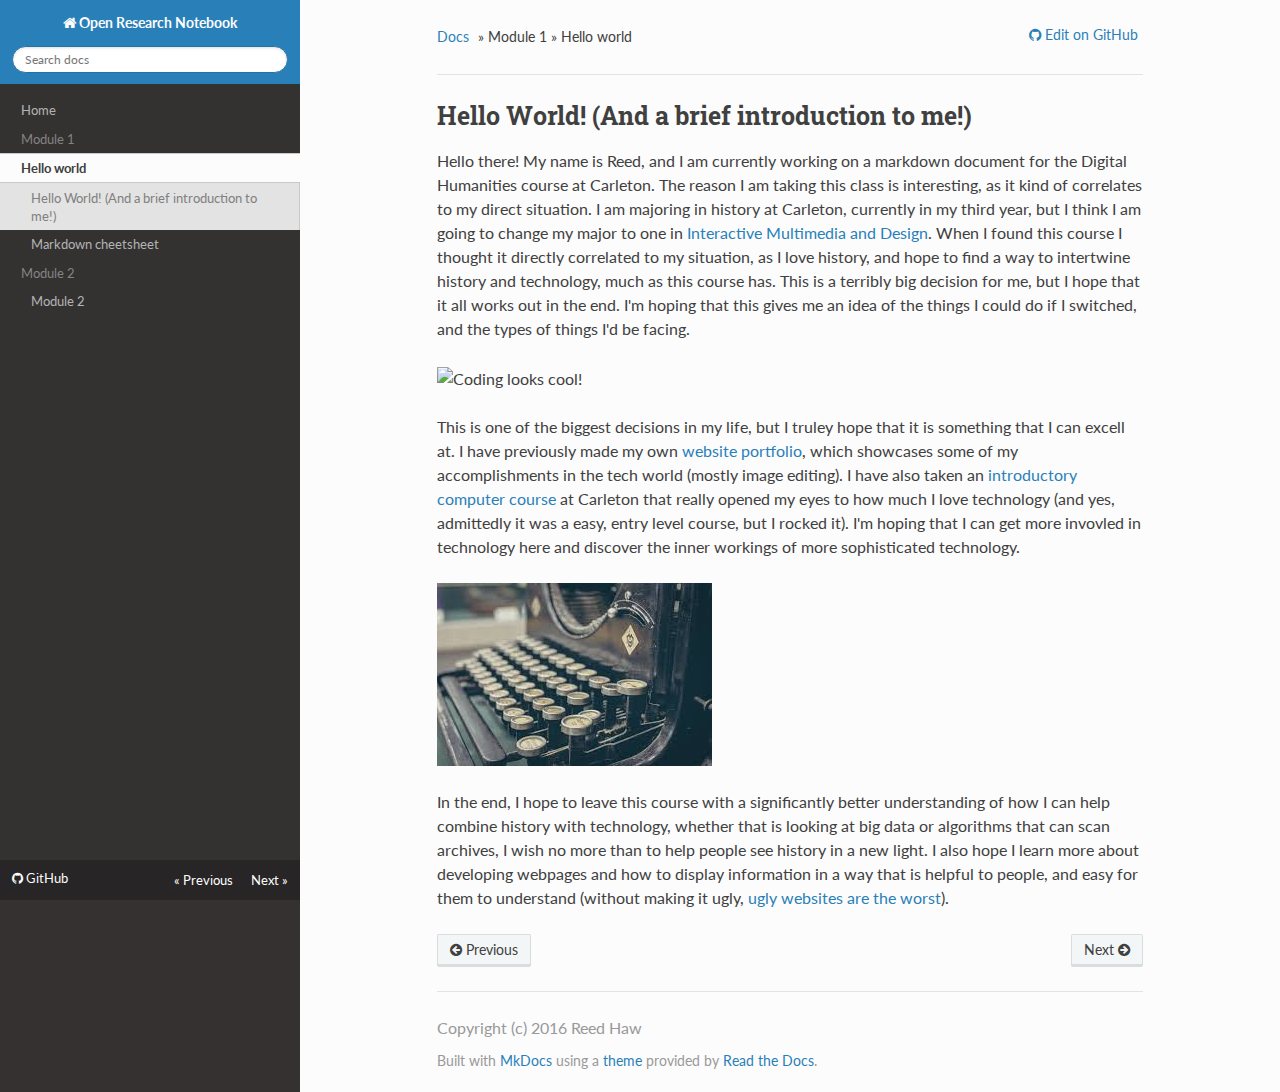
==== hello_world/index.html @ 438c67a4 "Deployed 2cf7af4 with MkDocs version: 0.15.0" ====
<!DOCTYPE html>
<!--[if IE 8]><html class="no-js lt-ie9" lang="en" > <![endif]-->
<!--[if gt IE 8]><!--> <html class="no-js" lang="en" > <!--<![endif]-->
<head>
  <meta charset="utf-8">
  <meta http-equiv="X-UA-Compatible" content="IE=edge">
  <meta name="viewport" content="width=device-width, initial-scale=1.0">
  
  <meta name="author" content="Reed Haw">
  
  <title>Hello world - Open Research Notebook</title>
  

  <link rel="shortcut icon" href="../favicon.ico">
  

  
  <link href='https://fonts.googleapis.com/css?family=Lato:400,700|Roboto+Slab:400,700|Inconsolata:400,700' rel='stylesheet' type='text/css'>

  <link rel="stylesheet" href="../css/theme.css" type="text/css" />
  <link rel="stylesheet" href="../css/theme_extra.css" type="text/css" />
  <link rel="stylesheet" href="../css/highlight.css">

  
  <script>
    // Current page data
    var mkdocs_page_name = "Hello world";
    var mkdocs_page_input_path = "hello_world.md";
    var mkdocs_page_url = "/hello_world/";
  </script>
  
  <script src="../js/jquery-2.1.1.min.js"></script>
  <script src="../js/modernizr-2.8.3.min.js"></script>
  <script type="text/javascript" src="../js/highlight.pack.js"></script>
  <script src="../js/theme.js"></script> 

  
</head>

<body class="wy-body-for-nav" role="document">

  <div class="wy-grid-for-nav">

    
    <nav data-toggle="wy-nav-shift" class="wy-nav-side stickynav">
      <div class="wy-side-nav-search">
        <a href=".." class="icon icon-home"> Open Research Notebook</a>
        <div role="search">
  <form id ="rtd-search-form" class="wy-form" action="../search.html" method="get">
    <input type="text" name="q" placeholder="Search docs" />
  </form>
</div>
      </div>

      <div class="wy-menu wy-menu-vertical" data-spy="affix" role="navigation" aria-label="main navigation">
        <ul class="current">
          
            <li>
    <li class="toctree-l1 ">
        <a class="" href="..">Home</a>
        
    </li>
<li>
          
            <li>
    <ul class="subnav">
    <li><span>Module 1</span></li>

        
            
    <li class="toctree-l1 current">
        <a class="current" href="./">Hello world</a>
        
            <ul>
            
                <li class="toctree-l3"><a href="#hello-world-and-a-brief-introduction-to-me">Hello World! (And a brief introduction to me!)</a></li>
                
            
            </ul>
        
    </li>

        
            
    <li class="toctree-l1 ">
        <a class="" href="../markdown_cheetsheet/">Markdown cheetsheet</a>
        
    </li>

        
    </ul>
<li>
          
            <li>
    <ul class="subnav">
    <li><span>Module 2</span></li>

        
            
    <li class="toctree-l1 ">
        <a class="" href="../Module_2/">Module 2</a>
        
    </li>

        
    </ul>
<li>
          
        </ul>
      </div>
      &nbsp;
    </nav>

    <section data-toggle="wy-nav-shift" class="wy-nav-content-wrap">

      
      <nav class="wy-nav-top" role="navigation" aria-label="top navigation">
        <i data-toggle="wy-nav-top" class="fa fa-bars"></i>
        <a href="..">Open Research Notebook</a>
      </nav>

      
      <div class="wy-nav-content">
        <div class="rst-content">
          <div role="navigation" aria-label="breadcrumbs navigation">
  <ul class="wy-breadcrumbs">
    <li><a href="..">Docs</a> &raquo;</li>
    
      
        
          <li>Module 1 &raquo;</li>
        
      
    
    <li>Hello world</li>
    <li class="wy-breadcrumbs-aside">
      
        
          <a href="https://github.com/reedhaw/Research-Notebook" class="icon icon-github"> Edit on GitHub</a>
        
      
    </li>
  </ul>
  <hr/>
</div>
          <div role="main">
            <div class="section">
              
                <h1 id="hello-world-and-a-brief-introduction-to-me">Hello World! (And a brief introduction to me!)</h1>
<p>Hello there! My name is Reed, and I am currently working on a markdown document for the Digital Humanities course at Carleton. The reason I am taking this class is interesting, as it kind of correlates to my direct situation. I am majoring in history at Carleton, currently in my third year, but I think I am going to change my major to one in <a href="https://admissions.carleton.ca/programs/interactive-multimedia-and-design-imd/" title="IMD">Interactive Multimedia and Design</a>. When I found this course I thought it directly correlated to my situation, as I love history, and hope to find a way to intertwine history and technology, much as this course has. This is a terribly big decision for me, but I hope that it all works out in the end. I'm hoping that this gives me an idea of the things I could do if I switched, and the types of things I'd be facing. </p>
<p><img alt="Coding looks cool!" src="https://upload.wikimedia.org/wikipedia/commons/1/1a/Code.jpg" title="Coding Looks Cool!" /></p>
<p>This is one of the biggest decisions in my life, but I truley hope that it is something that I can excell at. I have previously made my own <a href="http://reedhaw.wix.com/portfolio" title="Portfolio">website portfolio</a>, which showcases some of my accomplishments in the tech world (mostly image editing). I have also taken an <a href="https://scs.carleton.ca/sites/default/files/course_outlines/COMP1001CourseOutline.pdf" title="Just a little Outdated">introductory computer course</a> at Carleton that really opened my eyes to how much I love technology (and yes, admittedly it was a easy, entry level course, but I rocked it). I'm hoping that I can get more invovled in technology here and discover the inner workings of more sophisticated technology. </p>
<p><img alt="Combining history with Tech!" src="[data-uri]" title="Combining Old With New (Hopefully)" /></p>
<p>In the end, I hope to leave this course with a significantly better understanding of how I can help combine history with technology, whether that is looking at big data or algorithms that can scan archives, I wish no more than to help people see history in a new light. I also hope I learn more about developing webpages and how to display information in a way that is helpful to people, and easy for them to understand (without making it ugly, <a href="http://www.theworldsworstwebsiteever.com/" title="The World's Worst Website Ever">ugly websites are the worst</a>). </p>
              
            </div>
          </div>
          <footer>
  
    <div class="rst-footer-buttons" role="navigation" aria-label="footer navigation">
      
        <a href="../markdown_cheetsheet/" class="btn btn-neutral float-right" title="Markdown cheetsheet">Next <span class="icon icon-circle-arrow-right"></span></a>
      
      
        <a href=".." class="btn btn-neutral" title="Home"><span class="icon icon-circle-arrow-left"></span> Previous</a>
      
    </div>
  

  <hr/>

  <div role="contentinfo">
    <!-- Copyright etc -->
    
      <p>Copyright (c) 2016 Reed Haw</p>
    
  </div>

  Built with <a href="http://www.mkdocs.org">MkDocs</a> using a <a href="https://github.com/snide/sphinx_rtd_theme">theme</a> provided by <a href="https://readthedocs.org">Read the Docs</a>.
</footer>
	  
        </div>
      </div>

    </section>

  </div>

<div class="rst-versions" role="note" style="cursor: pointer">
    <span class="rst-current-version" data-toggle="rst-current-version">
      
          <a href="https://github.com/reedhaw/Research-Notebook" class="icon icon-github" style="float: left; color: #fcfcfc"> GitHub</a>
      
      
        <span><a href=".." style="color: #fcfcfc;">&laquo; Previous</a></span>
      
      
        <span style="margin-left: 15px"><a href="../markdown_cheetsheet/" style="color: #fcfcfc">Next &raquo;</a></span>
      
    </span>
</div>

</body>
</html>
---- css/theme.css ----
/*
 * This file is copied from the upstream ReadTheDocs Sphinx
 * theme. To aid upgradability this file should *not* be edited.
 * modifications we need should be included in theme_extra.css.
 *
 * https://github.com/rtfd/readthedocs.org/blob/master/media/css/sphinx_rtd_theme.css
 */

*{-webkit-box-sizing:border-box;-moz-box-sizing:border-box;box-sizing:border-box}article,aside,details,figcaption,figure,footer,header,hgroup,nav,section{display:block}audio,canvas,video{display:inline-block;*display:inline;*zoom:1}audio:not([controls]){display:none}[hidden]{display:none}*{-webkit-box-sizing:border-box;-moz-box-sizing:border-box;box-sizing:border-box}html{font-size:100%;-webkit-text-size-adjust:100%;-ms-text-size-adjust:100%}body{margin:0}a:hover,a:active{outline:0}abbr[title]{border-bottom:1px dotted}b,strong{font-weight:bold}blockquote{margin:0}dfn{font-style:italic}ins{background:#ff9;color:#000;text-decoration:none}mark{background:#ff0;color:#000;font-style:italic;font-weight:bold}pre,code,.rst-content tt,kbd,samp{font-family:monospace,serif;_font-family:"courier new",monospace;font-size:1em}pre{white-space:pre}q{quotes:none}q:before,q:after{content:"";content:none}small{font-size:85%}sub,sup{font-size:75%;line-height:0;position:relative;vertical-align:baseline}sup{top:-0.5em}sub{bottom:-0.25em}ul,ol,dl{margin:0;padding:0;list-style:none;list-style-image:none}li{list-style:none}dd{margin:0}img{border:0;-ms-interpolation-mode:bicubic;vertical-align:middle;max-width:100%}svg:not(:root){overflow:hidden}figure{margin:0}form{margin:0}fieldset{border:0;margin:0;padding:0}label{cursor:pointer}legend{border:0;*margin-left:-7px;padding:0;white-space:normal}button,input,select,textarea{font-size:100%;margin:0;vertical-align:baseline;*vertical-align:middle}button,input{line-height:normal}button,input[type="button"],input[type="reset"],input[type="submit"]{cursor:pointer;-webkit-appearance:button;*overflow:visible}button[disabled],input[disabled]{cursor:default}input[type="checkbox"],input[type="radio"]{box-sizing:border-box;padding:0;*width:13px;*height:13px}input[type="search"]{-webkit-appearance:textfield;-moz-box-sizing:content-box;-webkit-box-sizing:content-box;box-sizing:content-box}input[type="search"]::-webkit-search-decoration,input[type="search"]::-webkit-search-cancel-button{-webkit-appearance:none}button::-moz-focus-inner,input::-moz-focus-inner{border:0;padding:0}textarea{overflow:auto;vertical-align:top;resize:vertical}table{border-collapse:collapse;border-spacing:0}td{vertical-align:top}.chromeframe{margin:0.2em 0;background:#ccc;color:#000;padding:0.2em 0}.ir{display:block;border:0;text-indent:-999em;overflow:hidden;background-color:transparent;background-repeat:no-repeat;text-align:left;direction:ltr;*line-height:0}.ir br{display:none}.hidden{display:none !important;visibility:hidden}.visuallyhidden{border:0;clip:rect(0 0 0 0);height:1px;margin:-1px;overflow:hidden;padding:0;position:absolute;width:1px}.visuallyhidden.focusable:active,.visuallyhidden.focusable:focus{clip:auto;height:auto;margin:0;overflow:visible;position:static;width:auto}.invisible{visibility:hidden}.relative{position:relative}big,small{font-size:100%}@media print{html,body,section{background:none !important}*{box-shadow:none !important;text-shadow:none !important;filter:none !important;-ms-filter:none !important}a,a:visited{text-decoration:underline}.ir a:after,a[href^="javascript:"]:after,a[href^="#"]:after{content:""}pre,blockquote{page-break-inside:avoid}thead{display:table-header-group}tr,img{page-break-inside:avoid}img{max-width:100% !important}@page{margin:0.5cm}p,h2,h3{orphans:3;widows:3}h2,h3{page-break-after:avoid}}.fa:before,.rst-content .admonition-title:before,.rst-content h1 .headerlink:before,.rst-content h2 .headerlink:before,.rst-content h3 .headerlink:before,.rst-content h4 .headerlink:before,.rst-content h5 .headerlink:before,.rst-content h6 .headerlink:before,.rst-content dl dt .headerlink:before,.icon:before,.wy-dropdown .caret:before,.wy-inline-validate.wy-inline-validate-success .wy-input-context:before,.wy-inline-validate.wy-inline-validate-danger .wy-input-context:before,.wy-inline-validate.wy-inline-validate-warning .wy-input-context:before,.wy-inline-validate.wy-inline-validate-info .wy-input-context:before,.wy-alert,.rst-content .note,.rst-content .attention,.rst-content .caution,.rst-content .danger,.rst-content .error,.rst-content .hint,.rst-content .important,.rst-content .tip,.rst-content .warning,.rst-content .seealso,.rst-content .admonition-todo,.btn,input[type="text"],input[type="password"],input[type="email"],input[type="url"],input[type="date"],input[type="month"],input[type="time"],input[type="datetime"],input[type="datetime-local"],input[type="week"],input[type="number"],input[type="search"],input[type="tel"],input[type="color"],select,textarea,.wy-menu-vertical li.on a,.wy-menu-vertical li.current>a,.wy-side-nav-search>a,.wy-side-nav-search .wy-dropdown>a,.wy-nav-top a{-webkit-font-smoothing:antialiased}.clearfix{*zoom:1}.clearfix:before,.clearfix:after{display:table;content:""}.clearfix:after{clear:both}/*!
 *  Font Awesome 4.1.0 by @davegandy - http://fontawesome.io - @fontawesome
 *  License - http://fontawesome.io/license (Font: SIL OFL 1.1, CSS: MIT License)
 */@font-face{font-family:'FontAwesome';src:url("../fonts/fontawesome-webfont.eot?v=4.1.0");src:url("../fonts/fontawesome-webfont.eot?#iefix&v=4.1.0") format("embedded-opentype"),url("../fonts/fontawesome-webfont.woff?v=4.1.0") format("woff"),url("../fonts/fontawesome-webfont.ttf?v=4.1.0") format("truetype"),url("../fonts/fontawesome-webfont.svg?v=4.1.0#fontawesomeregular") format("svg");font-weight:normal;font-style:normal}.fa,.rst-content .admonition-title,.rst-content h1 .headerlink,.rst-content h2 .headerlink,.rst-content h3 .headerlink,.rst-content h4 .headerlink,.rst-content h5 .headerlink,.rst-content h6 .headerlink,.rst-content dl dt .headerlink,.icon{display:inline-block;font-family:FontAwesome;font-style:normal;font-weight:normal;line-height:1;-webkit-font-smoothing:antialiased;-moz-osx-font-smoothing:grayscale}.fa-lg{font-size:1.33333em;line-height:0.75em;vertical-align:-15%}.fa-2x{font-size:2em}.fa-3x{font-size:3em}.fa-4x{font-size:4em}.fa-5x{font-size:5em}.fa-fw{width:1.28571em;text-align:center}.fa-ul{padding-left:0;margin-left:2.14286em;list-style-type:none}.fa-ul>li{position:relative}.fa-li{position:absolute;left:-2.14286em;width:2.14286em;top:0.14286em;text-align:center}.fa-li.fa-lg{left:-1.85714em}.fa-border{padding:.2em .25em .15em;border:solid 0.08em #eee;border-radius:.1em}.pull-right{float:right}.pull-left{float:left}.fa.pull-left,.rst-content .pull-left.admonition-title,.rst-content h1 .pull-left.headerlink,.rst-content h2 .pull-left.headerlink,.rst-content h3 .pull-left.headerlink,.rst-content h4 .pull-left.headerlink,.rst-content h5 .pull-left.headerlink,.rst-content h6 .pull-left.headerlink,.rst-content dl dt .pull-left.headerlink,.pull-left.icon{margin-right:.3em}.fa.pull-right,.rst-content .pull-right.admonition-title,.rst-content h1 .pull-right.headerlink,.rst-content h2 .pull-right.headerlink,.rst-content h3 .pull-right.headerlink,.rst-content h4 .pull-right.headerlink,.rst-content h5 .pull-right.headerlink,.rst-content h6 .pull-right.headerlink,.rst-content dl dt .pull-right.headerlink,.pull-right.icon{margin-left:.3em}.fa-spin{-webkit-animation:spin 2s infinite linear;-moz-animation:spin 2s infinite linear;-o-animation:spin 2s infinite linear;animation:spin 2s infinite linear}@-moz-keyframes spin{0%{-moz-transform:rotate(0deg)}100%{-moz-transform:rotate(359deg)}}@-webkit-keyframes spin{0%{-webkit-transform:rotate(0deg)}100%{-webkit-transform:rotate(359deg)}}@-o-keyframes spin{0%{-o-transform:rotate(0deg)}100%{-o-transform:rotate(359deg)}}@keyframes spin{0%{-webkit-transform:rotate(0deg);transform:rotate(0deg)}100%{-webkit-transform:rotate(359deg);transform:rotate(359deg)}}.fa-rotate-90{filter:progid:DXImageTransform.Microsoft.BasicImage(rotation=1);-webkit-transform:rotate(90deg);-moz-transform:rotate(90deg);-ms-transform:rotate(90deg);-o-transform:rotate(90deg);transform:rotate(90deg)}.fa-rotate-180{filter:progid:DXImageTransform.Microsoft.BasicImage(rotation=2);-webkit-transform:rotate(180deg);-moz-transform:rotate(180deg);-ms-transform:rotate(180deg);-o-transform:rotate(180deg);transform:rotate(180deg)}.fa-rotate-270{filter:progid:DXImageTransform.Microsoft.BasicImage(rotation=3);-webkit-transform:rotate(270deg);-moz-transform:rotate(270deg);-ms-transform:rotate(270deg);-o-transform:rotate(270deg);transform:rotate(270deg)}.fa-flip-horizontal{filter:progid:DXImageTransform.Microsoft.BasicImage(rotation=0);-webkit-transform:scale(-1, 1);-moz-transform:scale(-1, 1);-ms-transform:scale(-1, 1);-o-transform:scale(-1, 1);transform:scale(-1, 1)}.fa-flip-vertical{filter:progid:DXImageTransform.Microsoft.BasicImage(rotation=2);-webkit-transform:scale(1, -1);-moz-transform:scale(1, -1);-ms-transform:scale(1, -1);-o-transform:scale(1, -1);transform:scale(1, -1)}.fa-stack{position:relative;display:inline-block;width:2em;height:2em;line-height:2em;vertical-align:middle}.fa-stack-1x,.fa-stack-2x{position:absolute;left:0;width:100%;text-align:center}.fa-stack-1x{line-height:inherit}.fa-stack-2x{font-size:2em}.fa-inverse{color:#fff}.fa-glass:before{content:""}.fa-music:before{content:""}.fa-search:before,.icon-search:before{content:""}.fa-envelope-o:before{content:""}.fa-heart:before{content:""}.fa-star:before{content:""}.fa-star-o:before{content:""}.fa-user:before{content:""}.fa-film:before{content:""}.fa-th-large:before{content:""}.fa-th:before{content:""}.fa-th-list:before{content:""}.fa-check:before{content:""}.fa-times:before{content:""}.fa-search-plus:before{content:""}.fa-search-minus:before{content:""}.fa-power-off:before{content:""}.fa-signal:before{content:""}.fa-gear:before,.fa-cog:before{content:""}.fa-trash-o:before{content:""}.fa-home:before,.icon-home:before{content:""}.fa-file-o:before{content:""}.fa-clock-o:before{content:""}.fa-road:before{content:""}.fa-download:before{content:""}.fa-arrow-circle-o-down:before{content:""}.fa-arrow-circle-o-up:before{content:""}.fa-inbox:before{content:""}.fa-play-circle-o:before{content:""}.fa-rotate-right:before,.fa-repeat:before{content:""}.fa-refresh:before{content:""}.fa-list-alt:before{content:""}.fa-lock:before{content:""}.fa-flag:before{content:""}.fa-headphones:before{content:""}.fa-volume-off:before{content:""}.fa-volume-down:before{content:""}.fa-volume-up:before{content:""}.fa-qrcode:before{content:""}.fa-barcode:before{content:""}.fa-tag:before{content:""}.fa-tags:before{content:""}.fa-book:before,.icon-book:before{content:""}.fa-bookmark:before{content:""}.fa-print:before{content:""}.fa-camera:before{content:""}.fa-font:before{content:""}.fa-bold:before{content:""}.fa-italic:before{content:""}.fa-text-height:before{content:""}.fa-text-width:before{content:""}.fa-align-left:before{content:""}.fa-align-center:before{content:""}.fa-align-right:before{content:""}.fa-align-justify:before{content:""}.fa-list:before{content:""}.fa-dedent:before,.fa-outdent:before{content:""}.fa-indent:before{content:""}.fa-video-camera:before{content:""}.fa-photo:before,.fa-image:before,.fa-picture-o:before{content:""}.fa-pencil:before{content:""}.fa-map-marker:before{content:""}.fa-adjust:before{content:""}.fa-tint:before{content:""}.fa-edit:before,.fa-pencil-square-o:before{content:""}.fa-share-square-o:before{content:""}.fa-check-square-o:before{content:""}.fa-arrows:before{content:""}.fa-step-backward:before{content:""}.fa-fast-backward:before{content:""}.fa-backward:before{content:""}.fa-play:before{content:""}.fa-pause:before{content:""}.fa-stop:before{content:""}.fa-forward:before{content:""}.fa-fast-forward:before{content:""}.fa-step-forward:before{content:""}.fa-eject:before{content:""}.fa-chevron-left:before{content:""}.fa-chevron-right:before{content:""}.fa-plus-circle:before{content:""}.fa-minus-circle:before{content:""}.fa-times-circle:before,.wy-inline-validate.wy-inline-validate-danger .wy-input-context:before{content:""}.fa-check-circle:before,.wy-inline-validate.wy-inline-validate-success .wy-input-context:before{content:""}.fa-question-circle:before{content:""}.fa-info-circle:before{content:""}.fa-crosshairs:before{content:""}.fa-times-circle-o:before{content:""}.fa-check-circle-o:before{content:""}.fa-ban:before{content:""}.fa-arrow-left:before{content:""}.fa-arrow-right:before{content:""}.fa-arrow-up:before{content:""}.fa-arrow-down:before{content:""}.fa-mail-forward:before,.fa-share:before{content:""}.fa-expand:before{content:""}.fa-compress:before{content:""}.fa-plus:before{content:""}.fa-minus:before{content:""}.fa-asterisk:before{content:""}.fa-exclamation-circle:before,.wy-inline-validate.wy-inline-validate-warning .wy-input-context:before,.wy-inline-validate.wy-inline-validate-info .wy-input-context:before,.rst-content .admonition-title:before{content:""}.fa-gift:before{content:""}.fa-leaf:before{content:""}.fa-fire:before,.icon-fire:before{content:""}.fa-eye:before{content:""}.fa-eye-slash:before{content:""}.fa-warning:before,.fa-exclamation-triangle:before{content:""}.fa-plane:before{content:""}.fa-calendar:before{content:""}.fa-random:before{content:""}.fa-comment:before{content:""}.fa-magnet:before{content:""}.fa-chevron-up:before{content:""}.fa-chevron-down:before{content:""}.fa-retweet:before{content:""}.fa-shopping-cart:before{content:""}.fa-folder:before{content:""}.fa-folder-open:before{content:""}.fa-arrows-v:before{content:""}.fa-arrows-h:before{content:""}.fa-bar-chart-o:before{content:""}.fa-twitter-square:before{content:""}.fa-facebook-square:before{content:""}.fa-camera-retro:before{content:""}.fa-key:before{content:""}.fa-gears:before,.fa-cogs:before{content:""}.fa-comments:before{content:""}.fa-thumbs-o-up:before{content:""}.fa-thumbs-o-down:before{content:""}.fa-star-half:before{content:""}.fa-heart-o:before{content:""}.fa-sign-out:before{content:""}.fa-linkedin-square:before{content:""}.fa-thumb-tack:before{content:""}.fa-external-link:before{content:""}.fa-sign-in:before{content:""}.fa-trophy:before{content:""}.fa-github-square:before{content:""}.fa-upload:before{content:""}.fa-lemon-o:before{content:""}.fa-phone:before{content:""}.fa-square-o:before{content:""}.fa-bookmark-o:before{content:""}.fa-phone-square:before{content:""}.fa-twitter:before{content:""}.fa-facebook:before{content:""}.fa-github:before,.icon-github:before{content:""}.fa-unlock:before{content:""}.fa-credit-card:before{content:""}.fa-rss:before{content:""}.fa-hdd-o:before{content:""}.fa-bullhorn:before{content:""}.fa-bell:before{content:""}.fa-certificate:before{content:""}.fa-hand-o-right:before{content:""}.fa-hand-o-left:before{content:""}.fa-hand-o-up:before{content:""}.fa-hand-o-down:before{content:""}.fa-arrow-circle-left:before,.icon-circle-arrow-left:before{content:""}.fa-arrow-circle-right:before,.icon-circle-arrow-right:before{content:""}.fa-arrow-circle-up:before{content:""}.fa-arrow-circle-down:before{content:""}.fa-globe:before{content:""}.fa-wrench:before{content:""}.fa-tasks:before{content:""}.fa-filter:before{content:""}.fa-briefcase:before{content:""}.fa-arrows-alt:before{content:""}.fa-group:before,.fa-users:before{content:""}.fa-chain:before,.fa-link:before,.icon-link:before{content:""}.fa-cloud:before{content:""}.fa-flask:before{content:""}.fa-cut:before,.fa-scissors:before{content:""}.fa-copy:before,.fa-files-o:before{content:""}.fa-paperclip:before{content:""}.fa-save:before,.fa-floppy-o:before{content:""}.fa-square:before{content:""}.fa-navicon:before,.fa-reorder:before,.fa-bars:before{content:""}.fa-list-ul:before{content:""}.fa-list-ol:before{content:""}.fa-strikethrough:before{content:""}.fa-underline:before{content:""}.fa-table:before{content:""}.fa-magic:before{content:""}.fa-truck:before{content:""}.fa-pinterest:before{content:""}.fa-pinterest-square:before{content:""}.fa-google-plus-square:before{content:""}.fa-google-plus:before{content:""}.fa-money:before{content:""}.fa-caret-down:before,.wy-dropdown .caret:before,.icon-caret-down:before{content:""}.fa-caret-up:before{content:""}.fa-caret-left:before{content:""}.fa-caret-right:before{content:""}.fa-columns:before{content:""}.fa-unsorted:before,.fa-sort:before{content:""}.fa-sort-down:before,.fa-sort-desc:before{content:""}.fa-sort-up:before,.fa-sort-asc:before{content:""}.fa-envelope:before{content:""}.fa-linkedin:before{content:""}.fa-rotate-left:before,.fa-undo:before{content:""}.fa-legal:before,.fa-gavel:before{content:""}.fa-dashboard:before,.fa-tachometer:before{content:""}.fa-comment-o:before{content:""}.fa-comments-o:before{content:""}.fa-flash:before,.fa-bolt:before{content:""}.fa-sitemap:before{content:""}.fa-umbrella:before{content:""}.fa-paste:before,.fa-clipboard:before{content:""}.fa-lightbulb-o:before{content:""}.fa-exchange:before{content:""}.fa-cloud-download:before{content:""}.fa-cloud-upload:before{content:""}.fa-user-md:before{content:""}.fa-stethoscope:before{content:""}.fa-suitcase:before{content:""}.fa-bell-o:before{content:""}.fa-coffee:before{content:""}.fa-cutlery:before{content:""}.fa-file-text-o:before{content:""}.fa-building-o:before{content:""}.fa-hospital-o:before{content:""}.fa-ambulance:before{content:""}.fa-medkit:before{content:""}.fa-fighter-jet:before{content:""}.fa-beer:before{content:""}.fa-h-square:before{content:""}.fa-plus-square:before{content:""}.fa-angle-double-left:before{content:""}.fa-angle-double-right:before{content:""}.fa-angle-double-up:before{content:""}.fa-angle-double-down:before{content:""}.fa-angle-left:before{content:""}.fa-angle-right:before{content:""}.fa-angle-up:before{content:""}.fa-angle-down:before{content:""}.fa-desktop:before{content:""}.fa-laptop:before{content:""}.fa-tablet:before{content:""}.fa-mobile-phone:before,.fa-mobile:before{content:""}.fa-circle-o:before{content:""}.fa-quote-left:before{content:""}.fa-quote-right:before{content:""}.fa-spinner:before{content:""}.fa-circle:before{content:""}.fa-mail-reply:before,.fa-reply:before{content:""}.fa-github-alt:before{content:""}.fa-folder-o:before{content:""}.fa-folder-open-o:before{content:""}.fa-smile-o:before{content:""}.fa-frown-o:before{content:""}.fa-meh-o:before{content:""}.fa-gamepad:before{content:""}.fa-keyboard-o:before{content:""}.fa-flag-o:before{content:""}.fa-flag-checkered:before{content:""}.fa-terminal:before{content:""}.fa-code:before{content:""}.fa-mail-reply-all:before,.fa-reply-all:before{content:""}.fa-star-half-empty:before,.fa-star-half-full:before,.fa-star-half-o:before{content:""}.fa-location-arrow:before{content:""}.fa-crop:before{content:""}.fa-code-fork:before{content:""}.fa-unlink:before,.fa-chain-broken:before{content:""}.fa-question:before{content:""}.fa-info:before{content:""}.fa-exclamation:before{content:""}.fa-superscript:before{content:""}.fa-subscript:before{content:""}.fa-eraser:before{content:""}.fa-puzzle-piece:before{content:""}.fa-microphone:before{content:""}.fa-microphone-slash:before{content:""}.fa-shield:before{content:""}.fa-calendar-o:before{content:""}.fa-fire-extinguisher:before{content:""}.fa-rocket:before{content:""}.fa-maxcdn:before{content:""}.fa-chevron-circle-left:before{content:""}.fa-chevron-circle-right:before{content:""}.fa-chevron-circle-up:before{content:""}.fa-chevron-circle-down:before{content:""}.fa-html5:before{content:""}.fa-css3:before{content:""}.fa-anchor:before{content:""}.fa-unlock-alt:before{content:""}.fa-bullseye:before{content:""}.fa-ellipsis-h:before{content:""}.fa-ellipsis-v:before{content:""}.fa-rss-square:before{content:""}.fa-play-circle:before{content:""}.fa-ticket:before{content:""}.fa-minus-square:before{content:""}.fa-minus-square-o:before{content:""}.fa-level-up:before{content:""}.fa-level-down:before{content:""}.fa-check-square:before{content:""}.fa-pencil-square:before{content:""}.fa-external-link-square:before{content:""}.fa-share-square:before{content:""}.fa-compass:before{content:""}.fa-toggle-down:before,.fa-caret-square-o-down:before{content:""}.fa-toggle-up:before,.fa-caret-square-o-up:before{content:""}.fa-toggle-right:before,.fa-caret-square-o-right:before{content:""}.fa-euro:before,.fa-eur:before{content:""}.fa-gbp:before{content:""}.fa-dollar:before,.fa-usd:before{content:""}.fa-rupee:before,.fa-inr:before{content:""}.fa-cny:before,.fa-rmb:before,.fa-yen:before,.fa-jpy:before{content:""}.fa-ruble:before,.fa-rouble:before,.fa-rub:before{content:""}.fa-won:before,.fa-krw:before{content:""}.fa-bitcoin:before,.fa-btc:before{content:""}.fa-file:before{content:""}.fa-file-text:before{content:""}.fa-sort-alpha-asc:before{content:""}.fa-sort-alpha-desc:before{content:""}.fa-sort-amount-asc:before{content:""}.fa-sort-amount-desc:before{content:""}.fa-sort-numeric-asc:before{content:""}.fa-sort-numeric-desc:before{content:""}.fa-thumbs-up:before{content:""}.fa-thumbs-down:before{content:""}.fa-youtube-square:before{content:""}.fa-youtube:before{content:""}.fa-xing:before{content:""}.fa-xing-square:before{content:""}.fa-youtube-play:before{content:""}.fa-dropbox:before{content:""}.fa-stack-overflow:before{content:""}.fa-instagram:before{content:""}.fa-flickr:before{content:""}.fa-adn:before{content:""}.fa-bitbucket:before,.icon-bitbucket:before{content:""}.fa-bitbucket-square:before{content:""}.fa-tumblr:before{content:""}.fa-tumblr-square:before{content:""}.fa-long-arrow-down:before{content:""}.fa-long-arrow-up:before{content:""}.fa-long-arrow-left:before{content:""}.fa-long-arrow-right:before{content:""}.fa-apple:before{content:""}.fa-windows:before{content:""}.fa-android:before{content:""}.fa-linux:before{content:""}.fa-dribbble:before{content:""}.fa-skype:before{content:""}.fa-foursquare:before{content:""}.fa-trello:before{content:""}.fa-female:before{content:""}.fa-male:before{content:""}.fa-gittip:before{content:""}.fa-sun-o:before{content:""}.fa-moon-o:before{content:""}.fa-archive:before{content:""}.fa-bug:before{content:""}.fa-vk:before{content:""}.fa-weibo:before{content:""}.fa-renren:before{content:""}.fa-pagelines:before{content:""}.fa-stack-exchange:before{content:""}.fa-arrow-circle-o-right:before{content:""}.fa-arrow-circle-o-left:before{content:""}.fa-toggle-left:before,.fa-caret-square-o-left:before{content:""}.fa-dot-circle-o:before{content:""}.fa-wheelchair:before{content:""}.fa-vimeo-square:before{content:""}.fa-turkish-lira:before,.fa-try:before{content:""}.fa-plus-square-o:before{content:""}.fa-space-shuttle:before{content:""}.fa-slack:before{content:""}.fa-envelope-square:before{content:""}.fa-wordpress:before{content:""}.fa-openid:before{content:""}.fa-institution:before,.fa-bank:before,.fa-university:before{content:""}.fa-mortar-board:before,.fa-graduation-cap:before{content:""}.fa-yahoo:before{content:""}.fa-google:before{content:""}.fa-reddit:before{content:""}.fa-reddit-square:before{content:""}.fa-stumbleupon-circle:before{content:""}.fa-stumbleupon:before{content:""}.fa-delicious:before{content:""}.fa-digg:before{content:""}.fa-pied-piper-square:before,.fa-pied-piper:before{content:""}.fa-pied-piper-alt:before{content:""}.fa-drupal:before{content:""}.fa-joomla:before{content:""}.fa-language:before{content:""}.fa-fax:before{content:""}.fa-building:before{content:""}.fa-child:before{content:""}.fa-paw:before{content:""}.fa-spoon:before{content:""}.fa-cube:before{content:""}.fa-cubes:before{content:""}.fa-behance:before{content:""}.fa-behance-square:before{content:""}.fa-steam:before{content:""}.fa-steam-square:before{content:""}.fa-recycle:before{content:""}.fa-automobile:before,.fa-car:before{content:""}.fa-cab:before,.fa-taxi:before{content:""}.fa-tree:before{content:""}.fa-spotify:before{content:""}.fa-deviantart:before{content:""}.fa-soundcloud:before{content:""}.fa-database:before{content:""}.fa-file-pdf-o:before{content:""}.fa-file-word-o:before{content:""}.fa-file-excel-o:before{content:""}.fa-file-powerpoint-o:before{content:""}.fa-file-photo-o:before,.fa-file-picture-o:before,.fa-file-image-o:before{content:""}.fa-file-zip-o:before,.fa-file-archive-o:before{content:""}.fa-file-sound-o:before,.fa-file-audio-o:before{content:""}.fa-file-movie-o:before,.fa-file-video-o:before{content:""}.fa-file-code-o:before{content:""}.fa-vine:before{content:""}.fa-codepen:before{content:""}.fa-jsfiddle:before{content:""}.fa-life-bouy:before,.fa-life-saver:before,.fa-support:before,.fa-life-ring:before{content:""}.fa-circle-o-notch:before{content:""}.fa-ra:before,.fa-rebel:before{content:""}.fa-ge:before,.fa-empire:before{content:""}.fa-git-square:before{content:""}.fa-git:before{content:""}.fa-hacker-news:before{content:""}.fa-tencent-weibo:before{content:""}.fa-qq:before{content:""}.fa-wechat:before,.fa-weixin:before{content:""}.fa-send:before,.fa-paper-plane:before{content:""}.fa-send-o:before,.fa-paper-plane-o:before{content:""}.fa-history:before{content:""}.fa-circle-thin:before{content:""}.fa-header:before{content:""}.fa-paragraph:before{content:""}.fa-sliders:before{content:""}.fa-share-alt:before{content:""}.fa-share-alt-square:before{content:""}.fa-bomb:before{content:""}.fa,.rst-content .admonition-title,.rst-content h1 .headerlink,.rst-content h2 .headerlink,.rst-content h3 .headerlink,.rst-content h4 .headerlink,.rst-content h5 .headerlink,.rst-content h6 .headerlink,.rst-content dl dt .headerlink,.icon,.wy-dropdown .caret,.wy-inline-validate.wy-inline-validate-success .wy-input-context,.wy-inline-validate.wy-inline-validate-danger .wy-input-context,.wy-inline-validate.wy-inline-validate-warning .wy-input-context,.wy-inline-validate.wy-inline-validate-info .wy-input-context{font-family:inherit}.fa:before,.rst-content .admonition-title:before,.rst-content h1 .headerlink:before,.rst-content h2 .headerlink:before,.rst-content h3 .headerlink:before,.rst-content h4 .headerlink:before,.rst-content h5 .headerlink:before,.rst-content h6 .headerlink:before,.rst-content dl dt .headerlink:before,.icon:before,.wy-dropdown .caret:before,.wy-inline-validate.wy-inline-validate-success .wy-input-context:before,.wy-inline-validate.wy-inline-validate-danger .wy-input-context:before,.wy-inline-validate.wy-inline-validate-warning .wy-input-context:before,.wy-inline-validate.wy-inline-validate-info .wy-input-context:before{font-family:"FontAwesome";display:inline-block;font-style:normal;font-weight:normal;line-height:1;text-decoration:inherit}a .fa,a .rst-content .admonition-title,.rst-content a .admonition-title,a .rst-content h1 .headerlink,.rst-content h1 a .headerlink,a .rst-content h2 .headerlink,.rst-content h2 a .headerlink,a .rst-content h3 .headerlink,.rst-content h3 a .headerlink,a .rst-content h4 .headerlink,.rst-content h4 a .headerlink,a .rst-content h5 .headerlink,.rst-content h5 a .headerlink,a .rst-content h6 .headerlink,.rst-content h6 a .headerlink,a .rst-content dl dt .headerlink,.rst-content dl dt a .headerlink,a .icon{display:inline-block;text-decoration:inherit}.btn .fa,.btn .rst-content .admonition-title,.rst-content .btn .admonition-title,.btn .rst-content h1 .headerlink,.rst-content h1 .btn .headerlink,.btn .rst-content h2 .headerlink,.rst-content h2 .btn .headerlink,.btn .rst-content h3 .headerlink,.rst-content h3 .btn .headerlink,.btn .rst-content h4 .headerlink,.rst-content h4 .btn .headerlink,.btn .rst-content h5 .headerlink,.rst-content h5 .btn .headerlink,.btn .rst-content h6 .headerlink,.rst-content h6 .btn .headerlink,.btn .rst-content dl dt .headerlink,.rst-content dl dt .btn .headerlink,.btn .icon,.nav .fa,.nav .rst-content .admonition-title,.rst-content .nav .admonition-title,.nav .rst-content h1 .headerlink,.rst-content h1 .nav .headerlink,.nav .rst-content h2 .headerlink,.rst-content h2 .nav .headerlink,.nav .rst-content h3 .headerlink,.rst-content h3 .nav .headerlink,.nav .rst-content h4 .headerlink,.rst-content h4 .nav .headerlink,.nav .rst-content h5 .headerlink,.rst-content h5 .nav .headerlink,.nav .rst-content h6 .headerlink,.rst-content h6 .nav .headerlink,.nav .rst-content dl dt .headerlink,.rst-content dl dt .nav .headerlink,.nav .icon{display:inline}.btn .fa.fa-large,.btn .rst-content .fa-large.admonition-title,.rst-content .btn .fa-large.admonition-title,.btn .rst-content h1 .fa-large.headerlink,.rst-content h1 .btn .fa-large.headerlink,.btn .rst-content h2 .fa-large.headerlink,.rst-content h2 .btn .fa-large.headerlink,.btn .rst-content h3 .fa-large.headerlink,.rst-content h3 .btn .fa-large.headerlink,.btn .rst-content h4 .fa-large.headerlink,.rst-content h4 .btn .fa-large.headerlink,.btn .rst-content h5 .fa-large.headerlink,.rst-content h5 .btn .fa-large.headerlink,.btn .rst-content h6 .fa-large.headerlink,.rst-content h6 .btn .fa-large.headerlink,.btn .rst-content dl dt .fa-large.headerlink,.rst-content dl dt .btn .fa-large.headerlink,.btn .fa-large.icon,.nav .fa.fa-large,.nav .rst-content .fa-large.admonition-title,.rst-content .nav .fa-large.admonition-title,.nav .rst-content h1 .fa-large.headerlink,.rst-content h1 .nav .fa-large.headerlink,.nav .rst-content h2 .fa-large.headerlink,.rst-content h2 .nav .fa-large.headerlink,.nav .rst-content h3 .fa-large.headerlink,.rst-content h3 .nav .fa-large.headerlink,.nav .rst-content h4 .fa-large.headerlink,.rst-content h4 .nav .fa-large.headerlink,.nav .rst-content h5 .fa-large.headerlink,.rst-content h5 .nav .fa-large.headerlink,.nav .rst-content h6 .fa-large.headerlink,.rst-content h6 .nav .fa-large.headerlink,.nav .rst-content dl dt .fa-large.headerlink,.rst-content dl dt .nav .fa-large.headerlink,.nav .fa-large.icon{line-height:0.9em}.btn .fa.fa-spin,.btn .rst-content .fa-spin.admonition-title,.rst-content .btn .fa-spin.admonition-title,.btn .rst-content h1 .fa-spin.headerlink,.rst-content h1 .btn .fa-spin.headerlink,.btn .rst-content h2 .fa-spin.headerlink,.rst-content h2 .btn .fa-spin.headerlink,.btn .rst-content h3 .fa-spin.headerlink,.rst-content h3 .btn .fa-spin.headerlink,.btn .rst-content h4 .fa-spin.headerlink,.rst-content h4 .btn .fa-spin.headerlink,.btn .rst-content h5 .fa-spin.headerlink,.rst-content h5 .btn .fa-spin.headerlink,.btn .rst-content h6 .fa-spin.headerlink,.rst-content h6 .btn .fa-spin.headerlink,.btn .rst-content dl dt .fa-spin.headerlink,.rst-content dl dt .btn .fa-spin.headerlink,.btn .fa-spin.icon,.nav .fa.fa-spin,.nav .rst-content .fa-spin.admonition-title,.rst-content .nav .fa-spin.admonition-title,.nav .rst-content h1 .fa-spin.headerlink,.rst-content h1 .nav .fa-spin.headerlink,.nav .rst-content h2 .fa-spin.headerlink,.rst-content h2 .nav .fa-spin.headerlink,.nav .rst-content h3 .fa-spin.headerlink,.rst-content h3 .nav .fa-spin.headerlink,.nav .rst-content h4 .fa-spin.headerlink,.rst-content h4 .nav .fa-spin.headerlink,.nav .rst-content h5 .fa-spin.headerlink,.rst-content h5 .nav .fa-spin.headerlink,.nav .rst-content h6 .fa-spin.headerlink,.rst-content h6 .nav .fa-spin.headerlink,.nav .rst-content dl dt .fa-spin.headerlink,.rst-content dl dt .nav .fa-spin.headerlink,.nav .fa-spin.icon{display:inline-block}.btn.fa:before,.rst-content .btn.admonition-title:before,.rst-content h1 .btn.headerlink:before,.rst-content h2 .btn.headerlink:before,.rst-content h3 .btn.headerlink:before,.rst-content h4 .btn.headerlink:before,.rst-content h5 .btn.headerlink:before,.rst-content h6 .btn.headerlink:before,.rst-content dl dt .btn.headerlink:before,.btn.icon:before{opacity:0.5;-webkit-transition:opacity 0.05s ease-in;-moz-transition:opacity 0.05s ease-in;transition:opacity 0.05s ease-in}.btn.fa:hover:before,.rst-content .btn.admonition-title:hover:before,.rst-content h1 .btn.headerlink:hover:before,.rst-content h2 .btn.headerlink:hover:before,.rst-content h3 .btn.headerlink:hover:before,.rst-content h4 .btn.headerlink:hover:before,.rst-content h5 .btn.headerlink:hover:before,.rst-content h6 .btn.headerlink:hover:before,.rst-content dl dt .btn.headerlink:hover:before,.btn.icon:hover:before{opacity:1}.btn-mini .fa:before,.btn-mini .rst-content .admonition-title:before,.rst-content .btn-mini .admonition-title:before,.btn-mini .rst-content h1 .headerlink:before,.rst-content h1 .btn-mini .headerlink:before,.btn-mini .rst-content h2 .headerlink:before,.rst-content h2 .btn-mini .headerlink:before,.btn-mini .rst-content h3 .headerlink:before,.rst-content h3 .btn-mini .headerlink:before,.btn-mini .rst-content h4 .headerlink:before,.rst-content h4 .btn-mini .headerlink:before,.btn-mini .rst-content h5 .headerlink:before,.rst-content h5 .btn-mini .headerlink:before,.btn-mini .rst-content h6 .headerlink:before,.rst-content h6 .btn-mini .headerlink:before,.btn-mini .rst-content dl dt .headerlink:before,.rst-content dl dt .btn-mini .headerlink:before,.btn-mini .icon:before{font-size:14px;vertical-align:-15%}.wy-alert,.rst-content .note,.rst-content .attention,.rst-content .caution,.rst-content .danger,.rst-content .error,.rst-content .hint,.rst-content .important,.rst-content .tip,.rst-content .warning,.rst-content .seealso,.rst-content .admonition-todo{padding:12px;line-height:24px;margin-bottom:24px;background:#e7f2fa}.wy-alert-title,.rst-content .admonition-title{color:#fff;font-weight:bold;display:block;color:#fff;background:#6ab0de;margin:-12px;padding:6px 12px;margin-bottom:12px}.wy-alert.wy-alert-danger,.rst-content .wy-alert-danger.note,.rst-content .wy-alert-danger.attention,.rst-content .wy-alert-danger.caution,.rst-content .danger,.rst-content .error,.rst-content .wy-alert-danger.hint,.rst-content .wy-alert-danger.important,.rst-content .wy-alert-danger.tip,.rst-content .wy-alert-danger.warning,.rst-content .wy-alert-danger.seealso,.rst-content .wy-alert-danger.admonition-todo{background:#fdf3f2}.wy-alert.wy-alert-danger .wy-alert-title,.rst-content .wy-alert-danger.note .wy-alert-title,.rst-content .wy-alert-danger.attention .wy-alert-title,.rst-content .wy-alert-danger.caution .wy-alert-title,.rst-content .danger .wy-alert-title,.rst-content .error .wy-alert-title,.rst-content .wy-alert-danger.hint .wy-alert-title,.rst-content .wy-alert-danger.important .wy-alert-title,.rst-content .wy-alert-danger.tip .wy-alert-title,.rst-content .wy-alert-danger.warning .wy-alert-title,.rst-content .wy-alert-danger.seealso .wy-alert-title,.rst-content .wy-alert-danger.admonition-todo .wy-alert-title,.wy-alert.wy-alert-danger .rst-content .admonition-title,.rst-content .wy-alert.wy-alert-danger .admonition-title,.rst-content .wy-alert-danger.note .admonition-title,.rst-content .wy-alert-danger.attention .admonition-title,.rst-content .wy-alert-danger.caution .admonition-title,.rst-content .danger .admonition-title,.rst-content .error .admonition-title,.rst-content .wy-alert-danger.hint .admonition-title,.rst-content .wy-alert-danger.important .admonition-title,.rst-content .wy-alert-danger.tip .admonition-title,.rst-content .wy-alert-danger.warning .admonition-title,.rst-content .wy-alert-danger.seealso .admonition-title,.rst-content .wy-alert-danger.admonition-todo .admonition-title{background:#f29f97}.wy-alert.wy-alert-warning,.rst-content .wy-alert-warning.note,.rst-content .attention,.rst-content .caution,.rst-content .wy-alert-warning.danger,.rst-content .wy-alert-warning.error,.rst-content .wy-alert-warning.hint,.rst-content .wy-alert-warning.important,.rst-content .wy-alert-warning.tip,.rst-content .warning,.rst-content .wy-alert-warning.seealso,.rst-content .admonition-todo{background:#ffedcc}.wy-alert.wy-alert-warning .wy-alert-title,.rst-content .wy-alert-warning.note .wy-alert-title,.rst-content .attention .wy-alert-title,.rst-content .caution .wy-alert-title,.rst-content .wy-alert-warning.danger .wy-alert-title,.rst-content .wy-alert-warning.error .wy-alert-title,.rst-content .wy-alert-warning.hint .wy-alert-title,.rst-content .wy-alert-warning.important .wy-alert-title,.rst-content .wy-alert-warning.tip .wy-alert-title,.rst-content .warning .wy-alert-title,.rst-content .wy-alert-warning.seealso .wy-alert-title,.rst-content .admonition-todo .wy-alert-title,.wy-alert.wy-alert-warning .rst-content .admonition-title,.rst-content .wy-alert.wy-alert-warning .admonition-title,.rst-content .wy-alert-warning.note .admonition-title,.rst-content .attention .admonition-title,.rst-content .caution .admonition-title,.rst-content .wy-alert-warning.danger .admonition-title,.rst-content .wy-alert-warning.error .admonition-title,.rst-content .wy-alert-warning.hint .admonition-title,.rst-content .wy-alert-warning.important .admonition-title,.rst-content .wy-alert-warning.tip .admonition-title,.rst-content .warning .admonition-title,.rst-content .wy-alert-warning.seealso .admonition-title,.rst-content .admonition-todo .admonition-title{background:#f0b37e}.wy-alert.wy-alert-info,.rst-content .note,.rst-content .wy-alert-info.attention,.rst-content .wy-alert-info.caution,.rst-content .wy-alert-info.danger,.rst-content .wy-alert-info.error,.rst-content .wy-alert-info.hint,.rst-content .wy-alert-info.important,.rst-content .wy-alert-info.tip,.rst-content .wy-alert-info.warning,.rst-content .seealso,.rst-content .wy-alert-info.admonition-todo{background:#e7f2fa}.wy-alert.wy-alert-info .wy-alert-title,.rst-content .note .wy-alert-title,.rst-content .wy-alert-info.attention .wy-alert-title,.rst-content .wy-alert-info.caution .wy-alert-title,.rst-content .wy-alert-info.danger .wy-alert-title,.rst-content .wy-alert-info.error .wy-alert-title,.rst-content .wy-alert-info.hint .wy-alert-title,.rst-content .wy-alert-info.important .wy-alert-title,.rst-content .wy-alert-info.tip .wy-alert-title,.rst-content .wy-alert-info.warning .wy-alert-title,.rst-content .seealso .wy-alert-title,.rst-content .wy-alert-info.admonition-todo .wy-alert-title,.wy-alert.wy-alert-info .rst-content .admonition-title,.rst-content .wy-alert.wy-alert-info .admonition-title,.rst-content .note .admonition-title,.rst-content .wy-alert-info.attention .admonition-title,.rst-content .wy-alert-info.caution .admonition-title,.rst-content .wy-alert-info.danger .admonition-title,.rst-content .wy-alert-info.error .admonition-title,.rst-content .wy-alert-info.hint .admonition-title,.rst-content .wy-alert-info.important .admonition-title,.rst-content .wy-alert-info.tip .admonition-title,.rst-content .wy-alert-info.warning .admonition-title,.rst-content .seealso .admonition-title,.rst-content .wy-alert-info.admonition-todo .admonition-title{background:#6ab0de}.wy-alert.wy-alert-success,.rst-content .wy-alert-success.note,.rst-content .wy-alert-success.attention,.rst-content .wy-alert-success.caution,.rst-content .wy-alert-success.danger,.rst-content .wy-alert-success.error,.rst-content .hint,.rst-content .important,.rst-content .tip,.rst-content .wy-alert-success.warning,.rst-content .wy-alert-success.seealso,.rst-content .wy-alert-success.admonition-todo{background:#dbfaf4}.wy-alert.wy-alert-success .wy-alert-title,.rst-content .wy-alert-success.note .wy-alert-title,.rst-content .wy-alert-success.attention .wy-alert-title,.rst-content .wy-alert-success.caution .wy-alert-title,.rst-content .wy-alert-success.danger .wy-alert-title,.rst-content .wy-alert-success.error .wy-alert-title,.rst-content .hint .wy-alert-title,.rst-content .important .wy-alert-title,.rst-content .tip .wy-alert-title,.rst-content .wy-alert-success.warning .wy-alert-title,.rst-content .wy-alert-success.seealso .wy-alert-title,.rst-content .wy-alert-success.admonition-todo .wy-alert-title,.wy-alert.wy-alert-success .rst-content .admonition-title,.rst-content .wy-alert.wy-alert-success .admonition-title,.rst-content .wy-alert-success.note .admonition-title,.rst-content .wy-alert-success.attention .admonition-title,.rst-content .wy-alert-success.caution .admonition-title,.rst-content .wy-alert-success.danger .admonition-title,.rst-content .wy-alert-success.error .admonition-title,.rst-content .hint .admonition-title,.rst-content .important .admonition-title,.rst-content .tip .admonition-title,.rst-content .wy-alert-success.warning .admonition-title,.rst-content .wy-alert-success.seealso .admonition-title,.rst-content .wy-alert-success.admonition-todo .admonition-title{background:#1abc9c}.wy-alert.wy-alert-neutral,.rst-content .wy-alert-neutral.note,.rst-content .wy-alert-neutral.attention,.rst-content .wy-alert-neutral.caution,.rst-content .wy-alert-neutral.danger,.rst-content .wy-alert-neutral.error,.rst-content .wy-alert-neutral.hint,.rst-content .wy-alert-neutral.important,.rst-content .wy-alert-neutral.tip,.rst-content .wy-alert-neutral.warning,.rst-content .wy-alert-neutral.seealso,.rst-content .wy-alert-neutral.admonition-todo{background:#f3f6f6}.wy-alert.wy-alert-neutral .wy-alert-title,.rst-content .wy-alert-neutral.note .wy-alert-title,.rst-content .wy-alert-neutral.attention .wy-alert-title,.rst-content .wy-alert-neutral.caution .wy-alert-title,.rst-content .wy-alert-neutral.danger .wy-alert-title,.rst-content .wy-alert-neutral.error .wy-alert-title,.rst-content .wy-alert-neutral.hint .wy-alert-title,.rst-content .wy-alert-neutral.important .wy-alert-title,.rst-content .wy-alert-neutral.tip .wy-alert-title,.rst-content .wy-alert-neutral.warning .wy-alert-title,.rst-content .wy-alert-neutral.seealso .wy-alert-title,.rst-content .wy-alert-neutral.admonition-todo .wy-alert-title,.wy-alert.wy-alert-neutral .rst-content .admonition-title,.rst-content .wy-alert.wy-alert-neutral .admonition-title,.rst-content .wy-alert-neutral.note .admonition-title,.rst-content .wy-alert-neutral.attention .admonition-title,.rst-content .wy-alert-neutral.caution .admonition-title,.rst-content .wy-alert-neutral.danger .admonition-title,.rst-content .wy-alert-neutral.error .admonition-title,.rst-content .wy-alert-neutral.hint .admonition-title,.rst-content .wy-alert-neutral.important .admonition-title,.rst-content .wy-alert-neutral.tip .admonition-title,.rst-content .wy-alert-neutral.warning .admonition-title,.rst-content .wy-alert-neutral.seealso .admonition-title,.rst-content .wy-alert-neutral.admonition-todo .admonition-title{color:#404040;background:#e1e4e5}.wy-alert.wy-alert-neutral a,.rst-content .wy-alert-neutral.note a,.rst-content .wy-alert-neutral.attention a,.rst-content .wy-alert-neutral.caution a,.rst-content .wy-alert-neutral.danger a,.rst-content .wy-alert-neutral.error a,.rst-content .wy-alert-neutral.hint a,.rst-content .wy-alert-neutral.important a,.rst-content .wy-alert-neutral.tip a,.rst-content .wy-alert-neutral.warning a,.rst-content .wy-alert-neutral.seealso a,.rst-content .wy-alert-neutral.admonition-todo a{color:#2980B9}.wy-alert p:last-child,.rst-content .note p:last-child,.rst-content .attention p:last-child,.rst-content .caution p:last-child,.rst-content .danger p:last-child,.rst-content .error p:last-child,.rst-content .hint p:last-child,.rst-content .important p:last-child,.rst-content .tip p:last-child,.rst-content .warning p:last-child,.rst-content .seealso p:last-child,.rst-content .admonition-todo p:last-child{margin-bottom:0}.wy-tray-container{position:fixed;bottom:0px;left:0;z-index:600}.wy-tray-container li{display:block;width:300px;background:transparent;color:#fff;text-align:center;box-shadow:0 5px 5px 0 rgba(0,0,0,0.1);padding:0 24px;min-width:20%;opacity:0;height:0;line-height:56px;overflow:hidden;-webkit-transition:all 0.3s ease-in;-moz-transition:all 0.3s ease-in;transition:all 0.3s ease-in}.wy-tray-container li.wy-tray-item-success{background:#27AE60}.wy-tray-container li.wy-tray-item-info{background:#2980B9}.wy-tray-container li.wy-tray-item-warning{background:#E67E22}.wy-tray-container li.wy-tray-item-danger{background:#E74C3C}.wy-tray-container li.on{opacity:1;height:56px}@media screen and (max-width: 768px){.wy-tray-container{bottom:auto;top:0;width:100%}.wy-tray-container li{width:100%}}button{font-size:100%;margin:0;vertical-align:baseline;*vertical-align:middle;cursor:pointer;line-height:normal;-webkit-appearance:button;*overflow:visible}button::-moz-focus-inner,input::-moz-focus-inner{border:0;padding:0}button[disabled]{cursor:default}.btn{display:inline-block;border-radius:2px;line-height:normal;white-space:nowrap;text-align:center;cursor:pointer;font-size:100%;padding:6px 12px 8px 12px;color:#fff;border:1px solid rgba(0,0,0,0.1);background-color:#27AE60;text-decoration:none;font-weight:normal;font-family:"Lato","proxima-nova","Helvetica Neue",Arial,sans-serif;box-shadow:0px 1px 2px -1px rgba(255,255,255,0.5) inset,0px -2px 0px 0px rgba(0,0,0,0.1) inset;outline-none:false;vertical-align:middle;*display:inline;zoom:1;-webkit-user-drag:none;-webkit-user-select:none;-moz-user-select:none;-ms-user-select:none;user-select:none;-webkit-transition:all 0.1s linear;-moz-transition:all 0.1s linear;transition:all 0.1s linear}.btn-hover{background:#2e8ece;color:#fff}.btn:hover{background:#2cc36b;color:#fff}.btn:focus{background:#2cc36b;outline:0}.btn:active{box-shadow:0px -1px 0px 0px rgba(0,0,0,0.05) inset,0px 2px 0px 0px rgba(0,0,0,0.1) inset;padding:8px 12px 6px 12px}.btn:visited{color:#fff}.btn:disabled{background-image:none;filter:progid:DXImageTransform.Microsoft.gradient(enabled = false);filter:alpha(opacity=40);opacity:0.4;cursor:not-allowed;box-shadow:none}.btn-disabled{background-image:none;filter:progid:DXImageTransform.Microsoft.gradient(enabled = false);filter:alpha(opacity=40);opacity:0.4;cursor:not-allowed;box-shadow:none}.btn-disabled:hover,.btn-disabled:focus,.btn-disabled:active{background-image:none;filter:progid:DXImageTransform.Microsoft.gradient(enabled = false);filter:alpha(opacity=40);opacity:0.4;cursor:not-allowed;box-shadow:none}.btn::-moz-focus-inner{padding:0;border:0}.btn-small{font-size:80%}.btn-info{background-color:#2980B9 !important}.btn-info:hover{background-color:#2e8ece !important}.btn-neutral{background-color:#f3f6f6 !important;color:#404040 !important}.btn-neutral:hover{background-color:#e5ebeb !important;color:#404040}.btn-neutral:visited{color:#404040 !important}.btn-success{background-color:#27AE60 !important}.btn-success:hover{background-color:#295 !important}.btn-danger{background-color:#E74C3C !important}.btn-danger:hover{background-color:#ea6153 !important}.btn-warning{background-color:#E67E22 !important}.btn-warning:hover{background-color:#e98b39 !important}.btn-invert{background-color:#222}.btn-invert:hover{background-color:#2f2f2f !important}.btn-link{background-color:transparent !important;color:#2980B9;box-shadow:none;border-color:transparent !important}.btn-link:hover{background-color:transparent !important;color:#409ad5 !important;box-shadow:none}.btn-link:active{background-color:transparent !important;color:#409ad5 !important;box-shadow:none}.btn-link:visited{color:#9B59B6}.wy-btn-group .btn,.wy-control .btn{vertical-align:middle}.wy-btn-group{margin-bottom:24px;*zoom:1}.wy-btn-group:before,.wy-btn-group:after{display:table;content:""}.wy-btn-group:after{clear:both}.wy-dropdown{position:relative;display:inline-block}.wy-dropdown-menu{position:absolute;left:0;display:none;float:left;top:100%;min-width:100%;background:#fcfcfc;z-index:100;border:solid 1px #cfd7dd;box-shadow:0 2px 2px 0 rgba(0,0,0,0.1);padding:12px}.wy-dropdown-menu>dd>a{display:block;clear:both;color:#404040;white-space:nowrap;font-size:90%;padding:0 12px;cursor:pointer}.wy-dropdown-menu>dd>a:hover{background:#2980B9;color:#fff}.wy-dropdown-menu>dd.divider{border-top:solid 1px #cfd7dd;margin:6px 0}.wy-dropdown-menu>dd.search{padding-bottom:12px}.wy-dropdown-menu>dd.search input[type="search"]{width:100%}.wy-dropdown-menu>dd.call-to-action{background:#e3e3e3;text-transform:uppercase;font-weight:500;font-size:80%}.wy-dropdown-menu>dd.call-to-action:hover{background:#e3e3e3}.wy-dropdown-menu>dd.call-to-action .btn{color:#fff}.wy-dropdown.wy-dropdown-up .wy-dropdown-menu{bottom:100%;top:auto;left:auto;right:0}.wy-dropdown.wy-dropdown-bubble .wy-dropdown-menu{background:#fcfcfc;margin-top:2px}.wy-dropdown.wy-dropdown-bubble .wy-dropdown-menu a{padding:6px 12px}.wy-dropdown.wy-dropdown-bubble .wy-dropdown-menu a:hover{background:#2980B9;color:#fff}.wy-dropdown.wy-dropdown-left .wy-dropdown-menu{right:0;text-align:right}.wy-dropdown-arrow:before{content:" ";border-bottom:5px solid #f5f5f5;border-left:5px solid transparent;border-right:5px solid transparent;position:absolute;display:block;top:-4px;left:50%;margin-left:-3px}.wy-dropdown-arrow.wy-dropdown-arrow-left:before{left:11px}.wy-form-stacked select{display:block}.wy-form-aligned input,.wy-form-aligned textarea,.wy-form-aligned select,.wy-form-aligned .wy-help-inline,.wy-form-aligned label{display:inline-block;*display:inline;*zoom:1;vertical-align:middle}.wy-form-aligned .wy-control-group>label{display:inline-block;vertical-align:middle;width:10em;margin:6px 12px 0 0;float:left}.wy-form-aligned .wy-control{float:left}.wy-form-aligned .wy-control label{display:block}.wy-form-aligned .wy-control select{margin-top:6px}fieldset{border:0;margin:0;padding:0}legend{display:block;width:100%;border:0;padding:0;white-space:normal;margin-bottom:24px;font-size:150%;*margin-left:-7px}label{display:block;margin:0 0 0.3125em 0;color:#999;font-size:90%}input,select,textarea{font-size:100%;margin:0;vertical-align:baseline;*vertical-align:middle}.wy-control-group{margin-bottom:24px;*zoom:1;max-width:68em;margin-left:auto;margin-right:auto;*zoom:1}.wy-control-group:before,.wy-control-group:after{display:table;content:""}.wy-control-group:after{clear:both}.wy-control-group:before,.wy-control-group:after{display:table;content:""}.wy-control-group:after{clear:both}.wy-control-group.wy-control-group-required>label:after{content:" *";color:#E74C3C}.wy-control-group .wy-form-full,.wy-control-group .wy-form-halves,.wy-control-group .wy-form-thirds{padding-bottom:12px}.wy-control-group .wy-form-full select,.wy-control-group .wy-form-halves select,.wy-control-group .wy-form-thirds select{width:100%}.wy-control-group .wy-form-full input[type="text"],.wy-control-group .wy-form-full input[type="password"],.wy-control-group .wy-form-full input[type="email"],.wy-control-group .wy-form-full input[type="url"],.wy-control-group .wy-form-full input[type="date"],.wy-control-group .wy-form-full input[type="month"],.wy-control-group .wy-form-full input[type="time"],.wy-control-group .wy-form-full input[type="datetime"],.wy-control-group .wy-form-full input[type="datetime-local"],.wy-control-group .wy-form-full input[type="week"],.wy-control-group .wy-form-full input[type="number"],.wy-control-group .wy-form-full input[type="search"],.wy-control-group .wy-form-full input[type="tel"],.wy-control-group .wy-form-full input[type="color"],.wy-control-group .wy-form-halves input[type="text"],.wy-control-group .wy-form-halves input[type="password"],.wy-control-group .wy-form-halves input[type="email"],.wy-control-group .wy-form-halves input[type="url"],.wy-control-group .wy-form-halves input[type="date"],.wy-control-group .wy-form-halves input[type="month"],.wy-control-group .wy-form-halves input[type="time"],.wy-control-group .wy-form-halves input[type="datetime"],.wy-control-group .wy-form-halves input[type="datetime-local"],.wy-control-group .wy-form-halves input[type="week"],.wy-control-group .wy-form-halves input[type="number"],.wy-control-group .wy-form-halves input[type="search"],.wy-control-group .wy-form-halves input[type="tel"],.wy-control-group .wy-form-halves input[type="color"],.wy-control-group .wy-form-thirds input[type="text"],.wy-control-group .wy-form-thirds input[type="password"],.wy-control-group .wy-form-thirds input[type="email"],.wy-control-group .wy-form-thirds input[type="url"],.wy-control-group .wy-form-thirds input[type="date"],.wy-control-group .wy-form-thirds input[type="month"],.wy-control-group .wy-form-thirds input[type="time"],.wy-control-group .wy-form-thirds input[type="datetime"],.wy-control-group .wy-form-thirds input[type="datetime-local"],.wy-control-group .wy-form-thirds input[type="week"],.wy-control-group .wy-form-thirds input[type="number"],.wy-control-group .wy-form-thirds input[type="search"],.wy-control-group .wy-form-thirds input[type="tel"],.wy-control-group .wy-form-thirds input[type="color"]{width:100%}.wy-control-group .wy-form-full{float:left;display:block;margin-right:2.35765%;width:100%;margin-right:0}.wy-control-group .wy-form-full:last-child{margin-right:0}.wy-control-group .wy-form-halves{float:left;display:block;margin-right:2.35765%;width:48.82117%}.wy-control-group .wy-form-halves:last-child{margin-right:0}.wy-control-group .wy-form-halves:nth-of-type(2n){margin-right:0}.wy-control-group .wy-form-halves:nth-of-type(2n+1){clear:left}.wy-control-group .wy-form-thirds{float:left;display:block;margin-right:2.35765%;width:31.76157%}.wy-control-group .wy-form-thirds:last-child{margin-right:0}.wy-control-group .wy-form-thirds:nth-of-type(3n){margin-right:0}.wy-control-group .wy-form-thirds:nth-of-type(3n+1){clear:left}.wy-control-group.wy-control-group-no-input .wy-control{margin:6px 0 0 0;font-size:90%}.wy-control-no-input{display:inline-block;margin:6px 0 0 0;font-size:90%}.wy-control-group.fluid-input input[type="text"],.wy-control-group.fluid-input input[type="password"],.wy-control-group.fluid-input input[type="email"],.wy-control-group.fluid-input input[type="url"],.wy-control-group.fluid-input input[type="date"],.wy-control-group.fluid-input input[type="month"],.wy-control-group.fluid-input input[type="time"],.wy-control-group.fluid-input input[type="datetime"],.wy-control-group.fluid-input input[type="datetime-local"],.wy-control-group.fluid-input input[type="week"],.wy-control-group.fluid-input input[type="number"],.wy-control-group.fluid-input input[type="search"],.wy-control-group.fluid-input input[type="tel"],.wy-control-group.fluid-input input[type="color"]{width:100%}.wy-form-message-inline{display:inline-block;padding-left:0.3em;color:#666;vertical-align:middle;font-size:90%}.wy-form-message{display:block;color:#999;font-size:70%;margin-top:0.3125em;font-style:italic}input{line-height:normal}input[type="button"],input[type="reset"],input[type="submit"]{-webkit-appearance:button;cursor:pointer;font-family:"Lato","proxima-nova","Helvetica Neue",Arial,sans-serif;*overflow:visible}input[type="text"],input[type="password"],input[type="email"],input[type="url"],input[type="date"],input[type="month"],input[type="time"],input[type="datetime"],input[type="datetime-local"],input[type="week"],input[type="number"],input[type="search"],input[type="tel"],input[type="color"]{-webkit-appearance:none;padding:6px;display:inline-block;border:1px solid #ccc;font-size:80%;font-family:"Lato","proxima-nova","Helvetica Neue",Arial,sans-serif;box-shadow:inset 0 1px 3px #ddd;border-radius:0;-webkit-transition:border 0.3s linear;-moz-transition:border 0.3s linear;transition:border 0.3s linear}input[type="datetime-local"]{padding:0.34375em 0.625em}input[disabled]{cursor:default}input[type="checkbox"],input[type="radio"]{-webkit-box-sizing:border-box;-moz-box-sizing:border-box;box-sizing:border-box;padding:0;margin-right:0.3125em;*height:13px;*width:13px}input[type="search"]{-webkit-box-sizing:border-box;-moz-box-sizing:border-box;box-sizing:border-box}input[type="search"]::-webkit-search-cancel-button,input[type="search"]::-webkit-search-decoration{-webkit-appearance:none}input[type="text"]:focus,input[type="password"]:focus,input[type="email"]:focus,input[type="url"]:focus,input[type="date"]:focus,input[type="month"]:focus,input[type="time"]:focus,input[type="datetime"]:focus,input[type="datetime-local"]:focus,input[type="week"]:focus,input[type="number"]:focus,input[type="search"]:focus,input[type="tel"]:focus,input[type="color"]:focus{outline:0;outline:thin dotted \9;border-color:#333}input.no-focus:focus{border-color:#ccc !important}input[type="file"]:focus,input[type="radio"]:focus,input[type="checkbox"]:focus{outline:thin dotted #333;outline:1px auto #129FEA}input[type="text"][disabled],input[type="password"][disabled],input[type="email"][disabled],input[type="url"][disabled],input[type="date"][disabled],input[type="month"][disabled],input[type="time"][disabled],input[type="datetime"][disabled],input[type="datetime-local"][disabled],input[type="week"][disabled],input[type="number"][disabled],input[type="search"][disabled],input[type="tel"][disabled],input[type="color"][disabled]{cursor:not-allowed;background-color:#f3f6f6;color:#cad2d3}input:focus:invalid,textarea:focus:invalid,select:focus:invalid{color:#E74C3C;border:1px solid #E74C3C}input:focus:invalid:focus,textarea:focus:invalid:focus,select:focus:invalid:focus{border-color:#E74C3C}input[type="file"]:focus:invalid:focus,input[type="radio"]:focus:invalid:focus,input[type="checkbox"]:focus:invalid:focus{outline-color:#E74C3C}input.wy-input-large{padding:12px;font-size:100%}textarea{overflow:auto;vertical-align:top;width:100%;font-family:"Lato","proxima-nova","Helvetica Neue",Arial,sans-serif}select,textarea{padding:0.5em 0.625em;display:inline-block;border:1px solid #ccc;font-size:80%;box-shadow:inset 0 1px 3px #ddd;-webkit-transition:border 0.3s linear;-moz-transition:border 0.3s linear;transition:border 0.3s linear}select{border:1px solid #ccc;background-color:#fff}select[multiple]{height:auto}select:focus,textarea:focus{outline:0}select[disabled],textarea[disabled],input[readonly],select[readonly],textarea[readonly]{cursor:not-allowed;background-color:#fff;color:#cad2d3;border-color:transparent}.wy-checkbox,.wy-radio{margin:6px 0;color:#404040;display:block}.wy-checkbox input,.wy-radio input{vertical-align:baseline}.wy-form-message-inline{display:inline-block;*display:inline;*zoom:1;vertical-align:middle}.wy-input-prefix,.wy-input-suffix{white-space:nowrap}.wy-input-prefix .wy-input-context,.wy-input-suffix .wy-input-context{padding:6px;display:inline-block;font-size:80%;background-color:#f3f6f6;border:solid 1px #ccc;color:#999}.wy-input-suffix .wy-input-context{border-left:0}.wy-input-prefix .wy-input-context{border-right:0}.wy-control-group.wy-control-group-error .wy-form-message,.wy-control-group.wy-control-group-error>label{color:#E74C3C}.wy-control-group.wy-control-group-error input[type="text"],.wy-control-group.wy-control-group-error input[type="password"],.wy-control-group.wy-control-group-error input[type="email"],.wy-control-group.wy-control-group-error input[type="url"],.wy-control-group.wy-control-group-error input[type="date"],.wy-control-group.wy-control-group-error input[type="month"],.wy-control-group.wy-control-group-error input[type="time"],.wy-control-group.wy-control-group-error input[type="datetime"],.wy-control-group.wy-control-group-error input[type="datetime-local"],.wy-control-group.wy-control-group-error input[type="week"],.wy-control-group.wy-control-group-error input[type="number"],.wy-control-group.wy-control-group-error input[type="search"],.wy-control-group.wy-control-group-error input[type="tel"],.wy-control-group.wy-control-group-error input[type="color"]{border:solid 1px #E74C3C}.wy-control-group.wy-control-group-error textarea{border:solid 1px #E74C3C}.wy-inline-validate{white-space:nowrap}.wy-inline-validate .wy-input-context{padding:0.5em 0.625em;display:inline-block;font-size:80%}.wy-inline-validate.wy-inline-validate-success .wy-input-context{color:#27AE60}.wy-inline-validate.wy-inline-validate-danger .wy-input-context{color:#E74C3C}.wy-inline-validate.wy-inline-validate-warning .wy-input-context{color:#E67E22}.wy-inline-validate.wy-inline-validate-info .wy-input-context{color:#2980B9}.rotate-90{-webkit-transform:rotate(90deg);-moz-transform:rotate(90deg);-ms-transform:rotate(90deg);-o-transform:rotate(90deg);transform:rotate(90deg)}.rotate-180{-webkit-transform:rotate(180deg);-moz-transform:rotate(180deg);-ms-transform:rotate(180deg);-o-transform:rotate(180deg);transform:rotate(180deg)}.rotate-270{-webkit-transform:rotate(270deg);-moz-transform:rotate(270deg);-ms-transform:rotate(270deg);-o-transform:rotate(270deg);transform:rotate(270deg)}.mirror{-webkit-transform:scaleX(-1);-moz-transform:scaleX(-1);-ms-transform:scaleX(-1);-o-transform:scaleX(-1);transform:scaleX(-1)}.mirror.rotate-90{-webkit-transform:scaleX(-1) rotate(90deg);-moz-transform:scaleX(-1) rotate(90deg);-ms-transform:scaleX(-1) rotate(90deg);-o-transform:scaleX(-1) rotate(90deg);transform:scaleX(-1) rotate(90deg)}.mirror.rotate-180{-webkit-transform:scaleX(-1) rotate(180deg);-moz-transform:scaleX(-1) rotate(180deg);-ms-transform:scaleX(-1) rotate(180deg);-o-transform:scaleX(-1) rotate(180deg);transform:scaleX(-1) rotate(180deg)}.mirror.rotate-270{-webkit-transform:scaleX(-1) rotate(270deg);-moz-transform:scaleX(-1) rotate(270deg);-ms-transform:scaleX(-1) rotate(270deg);-o-transform:scaleX(-1) rotate(270deg);transform:scaleX(-1) rotate(270deg)}@media only screen and (max-width: 480px){.wy-form button[type="submit"]{margin:0.7em 0 0}.wy-form input[type="text"],.wy-form input[type="password"],.wy-form input[type="email"],.wy-form input[type="url"],.wy-form input[type="date"],.wy-form input[type="month"],.wy-form input[type="time"],.wy-form input[type="datetime"],.wy-form input[type="datetime-local"],.wy-form input[type="week"],.wy-form input[type="number"],.wy-form input[type="search"],.wy-form input[type="tel"],.wy-form input[type="color"]{margin-bottom:0.3em;display:block}.wy-form label{margin-bottom:0.3em;display:block}.wy-form input[type="password"],.wy-form input[type="email"],.wy-form input[type="url"],.wy-form input[type="date"],.wy-form input[type="month"],.wy-form input[type="time"],.wy-form input[type="datetime"],.wy-form input[type="datetime-local"],.wy-form input[type="week"],.wy-form input[type="number"],.wy-form input[type="search"],.wy-form input[type="tel"],.wy-form input[type="color"]{margin-bottom:0}.wy-form-aligned .wy-control-group label{margin-bottom:0.3em;text-align:left;display:block;width:100%}.wy-form-aligned .wy-control{margin:1.5em 0 0 0}.wy-form .wy-help-inline,.wy-form-message-inline,.wy-form-message{display:block;font-size:80%;padding:6px 0}}@media screen and (max-width: 768px){.tablet-hide{display:none}}@media screen and (max-width: 480px){.mobile-hide{display:none}}.float-left{float:left}.float-right{float:right}.full-width{width:100%}.wy-table,.rst-content table.docutils,.rst-content table.field-list{border-collapse:collapse;border-spacing:0;empty-cells:show;margin-bottom:24px}.wy-table caption,.rst-content table.docutils caption,.rst-content table.field-list caption{color:#000;font:italic 85%/1 arial,sans-serif;padding:1em 0;text-align:center}.wy-table td,.rst-content table.docutils td,.rst-content table.field-list td,.wy-table th,.rst-content table.docutils th,.rst-content table.field-list th{font-size:90%;margin:0;overflow:visible;padding:8px 16px}.wy-table td:first-child,.rst-content table.docutils td:first-child,.rst-content table.field-list td:first-child,.wy-table th:first-child,.rst-content table.docutils th:first-child,.rst-content table.field-list th:first-child{border-left-width:0}.wy-table thead,.rst-content table.docutils thead,.rst-content table.field-list thead{color:#000;text-align:left;vertical-align:bottom;white-space:nowrap}.wy-table thead th,.rst-content table.docutils thead th,.rst-content table.field-list thead th{font-weight:bold;border-bottom:solid 2px #e1e4e5}.wy-table td,.rst-content table.docutils td,.rst-content table.field-list td{background-color:transparent;vertical-align:middle}.wy-table td p,.rst-content table.docutils td p,.rst-content table.field-list td p{line-height:18px}.wy-table td p:last-child,.rst-content table.docutils td p:last-child,.rst-content table.field-list td p:last-child{margin-bottom:0}.wy-table .wy-table-cell-min,.rst-content table.docutils .wy-table-cell-min,.rst-content table.field-list .wy-table-cell-min{width:1%;padding-right:0}.wy-table .wy-table-cell-min input[type=checkbox],.rst-content table.docutils .wy-table-cell-min input[type=checkbox],.rst-content table.field-list .wy-table-cell-min input[type=checkbox],.wy-table .wy-table-cell-min input[type=checkbox],.rst-content table.docutils .wy-table-cell-min input[type=checkbox],.rst-content table.field-list .wy-table-cell-min input[type=checkbox]{margin:0}.wy-table-secondary{color:gray;font-size:90%}.wy-table-tertiary{color:gray;font-size:80%}.wy-table-odd td,.wy-table-striped tr:nth-child(2n-1) td,.rst-content table.docutils:not(.field-list) tr:nth-child(2n-1) td{background-color:#f3f6f6}.wy-table-backed{background-color:#f3f6f6}.wy-table-bordered-all,.rst-content table.docutils{border:1px solid #e1e4e5}.wy-table-bordered-all td,.rst-content table.docutils td{border-bottom:1px solid #e1e4e5;border-left:1px solid #e1e4e5}.wy-table-bordered-all tbody>tr:last-child td,.rst-content table.docutils tbody>tr:last-child td{border-bottom-width:0}.wy-table-bordered{border:1px solid #e1e4e5}.wy-table-bordered-rows td{border-bottom:1px solid #e1e4e5}.wy-table-bordered-rows tbody>tr:last-child td{border-bottom-width:0}.wy-table-horizontal tbody>tr:last-child td{border-bottom-width:0}.wy-table-horizontal td,.wy-table-horizontal th{border-width:0 0 1px 0;border-bottom:1px solid #e1e4e5}.wy-table-horizontal tbody>tr:last-child td{border-bottom-width:0}.wy-table-responsive{margin-bottom:24px;max-width:100%;overflow:auto}.wy-table-responsive table{margin-bottom:0 !important}.wy-table-responsive table td,.wy-table-responsive table th{white-space:nowrap}a{color:#2980B9;text-decoration:none}a:hover{color:#3091d1}a:visited{color:#9B59B6}html{height:100%;overflow-x:hidden}body{font-family:"Lato","proxima-nova","Helvetica Neue",Arial,sans-serif;font-weight:normal;color:#404040;min-height:100%;overflow-x:hidden;background:#edf0f2}.wy-text-left{text-align:left}.wy-text-center{text-align:center}.wy-text-right{text-align:right}.wy-text-large{font-size:120%}.wy-text-normal{font-size:100%}.wy-text-small,small{font-size:80%}.wy-text-strike{text-decoration:line-through}.wy-text-warning{color:#E67E22 !important}a.wy-text-warning:hover{color:#eb9950 !important}.wy-text-info{color:#2980B9 !important}a.wy-text-info:hover{color:#409ad5 !important}.wy-text-success{color:#27AE60 !important}a.wy-text-success:hover{color:#36d278 !important}.wy-text-danger{color:#E74C3C !important}a.wy-text-danger:hover{color:#ed7669 !important}.wy-text-neutral{color:#404040 !important}a.wy-text-neutral:hover{color:#595959 !important}h1,h2,h3,h4,h5,h6,legend{margin-top:0;font-weight:700;font-family:"Roboto Slab","ff-tisa-web-pro","Georgia",Arial,sans-serif}p{line-height:24px;margin:0;font-size:16px;margin-bottom:24px}h1{font-size:175%}h2{font-size:150%}h3{font-size:125%}h4{font-size:115%}h5{font-size:110%}h6{font-size:100%}hr{display:block;height:1px;border:0;border-top:1px solid #e1e4e5;margin:24px 0;padding:0}code,.rst-content tt{white-space:nowrap;max-width:100%;background:#fff;border:solid 1px #e1e4e5;font-size:75%;padding:0 5px;font-family:Consolas,"Andale Mono WT","Andale Mono","Lucida Console","Lucida Sans Typewriter","DejaVu Sans Mono","Bitstream Vera Sans Mono","Liberation Mono","Nimbus Mono L",Monaco,"Courier New",Courier,monospace;color:#E74C3C;overflow-x:auto}code.code-large,.rst-content tt.code-large{font-size:90%}.wy-plain-list-disc,.rst-content .section ul,.rst-content .toctree-wrapper ul,article ul{list-style:disc;line-height:24px;margin-bottom:24px}.wy-plain-list-disc li,.rst-content .section ul li,.rst-content .toctree-wrapper ul li,article ul li{list-style:disc;margin-left:24px}.wy-plain-list-disc li p:last-child,.rst-content .section ul li p:last-child,.rst-content .toctree-wrapper ul li p:last-child,article ul li p:last-child{margin-bottom:0}.wy-plain-list-disc li ul,.rst-content .section ul li ul,.rst-content .toctree-wrapper ul li ul,article ul li ul{margin-bottom:0}.wy-plain-list-disc li li,.rst-content .section ul li li,.rst-content .toctree-wrapper ul li li,article ul li li{list-style:circle}.wy-plain-list-disc li li li,.rst-content .section ul li li li,.rst-content .toctree-wrapper ul li li li,article ul li li li{list-style:square}.wy-plain-list-disc li ol li,.rst-content .section ul li ol li,.rst-content .toctree-wrapper ul li ol li,article ul li ol li{list-style:decimal}.wy-plain-list-decimal,.rst-content .section ol,.rst-content ol.arabic,article ol{list-style:decimal;line-height:24px;margin-bottom:24px}.wy-plain-list-decimal li,.rst-content .section ol li,.rst-content ol.arabic li,article ol li{list-style:decimal;margin-left:24px}.wy-plain-list-decimal li p:last-child,.rst-content .section ol li p:last-child,.rst-content ol.arabic li p:last-child,article ol li p:last-child{margin-bottom:0}.wy-plain-list-decimal li ul,.rst-content .section ol li ul,.rst-content ol.arabic li ul,article ol li ul{margin-bottom:0}.wy-plain-list-decimal li ul li,.rst-content .section ol li ul li,.rst-content ol.arabic li ul li,article ol li ul li{list-style:disc}.codeblock-example{border:1px solid #e1e4e5;border-bottom:none;padding:24px;padding-top:48px;font-weight:500;background:#fff;position:relative}.codeblock-example:after{content:"Example";position:absolute;top:0px;left:0px;background:#9B59B6;color:#fff;padding:6px 12px}.codeblock-example.prettyprint-example-only{border:1px solid #e1e4e5;margin-bottom:24px}.codeblock,pre.literal-block,.rst-content .literal-block,.rst-content pre.literal-block,div[class^='highlight']{border:1px solid #e1e4e5;padding:0px;overflow-x:auto;background:#fff;margin:1px 0 24px 0}.codeblock div[class^='highlight'],pre.literal-block div[class^='highlight'],.rst-content .literal-block div[class^='highlight'],div[class^='highlight'] div[class^='highlight']{border:none;background:none;margin:0}div[class^='highlight'] td.code{width:100%}.linenodiv pre{border-right:solid 1px #e6e9ea;margin:0;padding:12px 12px;font-family:Consolas,"Andale Mono WT","Andale Mono","Lucida Console","Lucida Sans Typewriter","DejaVu Sans Mono","Bitstream Vera Sans Mono","Liberation Mono","Nimbus Mono L",Monaco,"Courier New",Courier,monospace;font-size:12px;line-height:1.5;color:#d9d9d9}div[class^='highlight'] pre{white-space:pre;margin:0;padding:12px 12px;font-family:Consolas,"Andale Mono WT","Andale Mono","Lucida Console","Lucida Sans Typewriter","DejaVu Sans Mono","Bitstream Vera Sans Mono","Liberation Mono","Nimbus Mono L",Monaco,"Courier New",Courier,monospace;font-size:12px;line-height:1.5;display:block;overflow:auto;color:#404040}@media print{.codeblock,pre.literal-block,.rst-content .literal-block,.rst-content pre.literal-block,div[class^='highlight'],div[class^='highlight'] pre{white-space:pre-wrap}}.hll{background-color:#ffc;margin:0 -12px;padding:0 12px;display:block}.c{color:#998;font-style:italic}.err{color:#a61717;background-color:#e3d2d2}.k{font-weight:bold}.o{font-weight:bold}.cm{color:#998;font-style:italic}.cp{color:#999;font-weight:bold}.c1{color:#998;font-style:italic}.cs{color:#999;font-weight:bold;font-style:italic}.gd{color:#000;background-color:#fdd}.gd .x{color:#000;background-color:#faa}.ge{font-style:italic}.gr{color:#a00}.gh{color:#999}.gi{color:#000;background-color:#dfd}.gi .x{color:#000;background-color:#afa}.go{color:#888}.gp{color:#555}.gs{font-weight:bold}.gu{color:purple;font-weight:bold}.gt{color:#a00}.kc{font-weight:bold}.kd{font-weight:bold}.kn{font-weight:bold}.kp{font-weight:bold}.kr{font-weight:bold}.kt{color:#458;font-weight:bold}.m{color:#099}.s{color:#d14}.n{color:#333}.na{color:teal}.nb{color:#0086b3}.nc{color:#458;font-weight:bold}.no{color:teal}.ni{color:purple}.ne{color:#900;font-weight:bold}.nf{color:#900;font-weight:bold}.nn{color:#555}.nt{color:navy}.nv{color:teal}.ow{font-weight:bold}.w{color:#bbb}.mf{color:#099}.mh{color:#099}.mi{color:#099}.mo{color:#099}.sb{color:#d14}.sc{color:#d14}.sd{color:#d14}.s2{color:#d14}.se{color:#d14}.sh{color:#d14}.si{color:#d14}.sx{color:#d14}.sr{color:#009926}.s1{color:#d14}.ss{color:#990073}.bp{color:#999}.vc{color:teal}.vg{color:teal}.vi{color:teal}.il{color:#099}.gc{color:#999;background-color:#EAF2F5}.wy-breadcrumbs li{display:inline-block}.wy-breadcrumbs li.wy-breadcrumbs-aside{float:right}.wy-breadcrumbs li a{display:inline-block;padding:5px}.wy-breadcrumbs li a:first-child{padding-left:0}.wy-breadcrumbs-extra{margin-bottom:0;color:#b3b3b3;font-size:80%;display:inline-block}@media screen and (max-width: 480px){.wy-breadcrumbs-extra{display:none}.wy-breadcrumbs li.wy-breadcrumbs-aside{display:none}}@media print{.wy-breadcrumbs li.wy-breadcrumbs-aside{display:none}}.wy-affix{position:fixed;top:1.618em}.wy-menu a:hover{text-decoration:none}.wy-menu-horiz{*zoom:1}.wy-menu-horiz:before,.wy-menu-horiz:after{display:table;content:""}.wy-menu-horiz:after{clear:both}.wy-menu-horiz ul,.wy-menu-horiz li{display:inline-block}.wy-menu-horiz li:hover{background:rgba(255,255,255,0.1)}.wy-menu-horiz li.divide-left{border-left:solid 1px #404040}.wy-menu-horiz li.divide-right{border-right:solid 1px #404040}.wy-menu-horiz a{height:32px;display:inline-block;line-height:32px;padding:0 16px}.wy-menu-vertical header{height:32px;display:inline-block;line-height:32px;padding:0 1.618em;display:block;font-weight:bold;text-transform:uppercase;font-size:80%;color:#2980B9;white-space:nowrap}.wy-menu-vertical ul{margin-bottom:0}.wy-menu-vertical li.divide-top{border-top:solid 1px #404040}.wy-menu-vertical li.divide-bottom{border-bottom:solid 1px #404040}.wy-menu-vertical li.current{background:#e3e3e3}.wy-menu-vertical li.current a{color:gray;border-right:solid 1px #c9c9c9;padding:0.4045em 2.427em}.wy-menu-vertical li.current a:hover{background:#d6d6d6}.wy-menu-vertical li.on a,.wy-menu-vertical li.current>a{color:#404040;padding:0.4045em 1.618em;font-weight:bold;position:relative;background:#fcfcfc;border:none;border-bottom:solid 1px #c9c9c9;border-top:solid 1px #c9c9c9;padding-left:1.618em -4px}.wy-menu-vertical li.on a:hover,.wy-menu-vertical li.current>a:hover{background:#fcfcfc}.wy-menu-vertical li.toctree-l2.current>a{background:#c9c9c9;padding:0.4045em 2.427em}.wy-menu-vertical li.current ul{display:block}.wy-menu-vertical li ul{margin-bottom:0;display:none}.wy-menu-vertical .local-toc li ul{display:block}.wy-menu-vertical li ul li a{margin-bottom:0;color:#b3b3b3;font-weight:normal}.wy-menu-vertical a{display:inline-block;line-height:18px;padding:0.4045em 1.618em;display:block;position:relative;font-size:90%;color:#b3b3b3}.wy-menu-vertical a:hover{background-color:#4e4a4a;cursor:pointer}.wy-menu-vertical a:active{background-color:#2980B9;cursor:pointer;color:#fff}.wy-side-nav-search{z-index:200;background-color:#2980B9;text-align:center;padding:0.809em;display:block;color:#fcfcfc;margin-bottom:0.809em}.wy-side-nav-search input[type=text]{width:100%;border-radius:50px;padding:6px 12px;border-color:#2472a4}.wy-side-nav-search img{display:block;margin:auto auto 0.809em auto;height:45px;width:45px;background-color:#2980B9;padding:5px;border-radius:100%}.wy-side-nav-search>a,.wy-side-nav-search .wy-dropdown>a{color:#fcfcfc;font-size:100%;font-weight:bold;display:inline-block;padding:4px 6px;margin-bottom:0.809em}.wy-side-nav-search>a:hover,.wy-side-nav-search .wy-dropdown>a:hover{background:rgba(255,255,255,0.1)}.wy-nav .wy-menu-vertical header{color:#2980B9}.wy-nav .wy-menu-vertical a{color:#b3b3b3}.wy-nav .wy-menu-vertical a:hover{background-color:#2980B9;color:#fff}[data-menu-wrap]{-webkit-transition:all 0.2s ease-in;-moz-transition:all 0.2s ease-in;transition:all 0.2s ease-in;position:absolute;opacity:1;width:100%;opacity:0}[data-menu-wrap].move-center{left:0;right:auto;opacity:1}[data-menu-wrap].move-left{right:auto;left:-100%;opacity:0}[data-menu-wrap].move-right{right:-100%;left:auto;opacity:0}.wy-body-for-nav{background:left repeat-y #fcfcfc;background-image:url([data-uri]);background-size:300px 1px}.wy-grid-for-nav{position:absolute;width:100%;height:100%}.wy-nav-side{position:absolute;top:0;left:0;width:300px;overflow:hidden;min-height:100%;background:#343131;z-index:200}.wy-nav-top{display:none;background:#2980B9;color:#fff;padding:0.4045em 0.809em;position:relative;line-height:50px;text-align:center;font-size:100%;*zoom:1}.wy-nav-top:before,.wy-nav-top:after{display:table;content:""}.wy-nav-top:after{clear:both}.wy-nav-top a{color:#fff;font-weight:bold}.wy-nav-top img{margin-right:12px;height:45px;width:45px;background-color:#2980B9;padding:5px;border-radius:100%}.wy-nav-top i{font-size:30px;float:left;cursor:pointer}.wy-nav-content-wrap{margin-left:300px;background:#fcfcfc;min-height:100%}.wy-nav-content{padding:1.618em 3.236em;height:100%;max-width:800px;margin:auto}.wy-body-mask{position:fixed;width:100%;height:100%;background:rgba(0,0,0,0.2);display:none;z-index:499}.wy-body-mask.on{display:block}footer{color:#999}footer p{margin-bottom:12px}.rst-footer-buttons{*zoom:1}.rst-footer-buttons:before,.rst-footer-buttons:after{display:table;content:""}.rst-footer-buttons:after{clear:both}#search-results .search li{margin-bottom:24px;border-bottom:solid 1px #e1e4e5;padding-bottom:24px}#search-results .search li:first-child{border-top:solid 1px #e1e4e5;padding-top:24px}#search-results .search li a{font-size:120%;margin-bottom:12px;display:inline-block}#search-results .context{color:gray;font-size:90%}@media screen and (max-width: 768px){.wy-body-for-nav{background:#fcfcfc}.wy-nav-top{display:block}.wy-nav-side{left:-300px}.wy-nav-side.shift{width:85%;left:0}.wy-nav-content-wrap{margin-left:0}.wy-nav-content-wrap .wy-nav-content{padding:1.618em}.wy-nav-content-wrap.shift{position:fixed;min-width:100%;left:85%;top:0;height:100%;overflow:hidden}}@media screen and (min-width: 1400px){.wy-nav-content-wrap{background:rgba(0,0,0,0.05)}.wy-nav-content{margin:0;background:#fcfcfc}}@media print{.rst-versions,footer,.wy-nav-side{display:none}.wy-nav-content-wrap{margin-left:0}}nav.stickynav{position:fixed;top:0}.rst-versions{position:fixed;bottom:0;left:0;width:300px;color:#fcfcfc;background:#1f1d1d;border-top:solid 10px #343131;font-family:"Lato","proxima-nova","Helvetica Neue",Arial,sans-serif;z-index:400}.rst-versions a{color:#2980B9;text-decoration:none}.rst-versions .rst-badge-small{display:none}.rst-versions .rst-current-version{padding:12px;background-color:#272525;display:block;text-align:right;font-size:90%;cursor:pointer;color:#27AE60;*zoom:1}.rst-versions .rst-current-version:before,.rst-versions .rst-current-version:after{display:table;content:""}.rst-versions .rst-current-version:after{clear:both}.rst-versions .rst-current-version .fa,.rst-versions .rst-current-version .rst-content .admonition-title,.rst-content .rst-versions .rst-current-version .admonition-title,.rst-versions .rst-current-version .rst-content h1 .headerlink,.rst-content h1 .rst-versions .rst-current-version .headerlink,.rst-versions .rst-current-version .rst-content h2 .headerlink,.rst-content h2 .rst-versions .rst-current-version .headerlink,.rst-versions .rst-current-version .rst-content h3 .headerlink,.rst-content h3 .rst-versions .rst-current-version .headerlink,.rst-versions .rst-current-version .rst-content h4 .headerlink,.rst-content h4 .rst-versions .rst-current-version .headerlink,.rst-versions .rst-current-version .rst-content h5 .headerlink,.rst-content h5 .rst-versions .rst-current-version .headerlink,.rst-versions .rst-current-version .rst-content h6 .headerlink,.rst-content h6 .rst-versions .rst-current-version .headerlink,.rst-versions .rst-current-version .rst-content dl dt .headerlink,.rst-content dl dt .rst-versions .rst-current-version .headerlink,.rst-versions .rst-current-version .icon{color:#fcfcfc}.rst-versions .rst-current-version .fa-book,.rst-versions .rst-current-version .icon-book{float:left}.rst-versions .rst-current-version .icon-book{float:left}.rst-versions .rst-current-version.rst-out-of-date{background-color:#E74C3C;color:#fff}.rst-versions .rst-current-version.rst-active-old-version{background-color:#F1C40F;color:#000}.rst-versions.shift-up .rst-other-versions{display:block}.rst-versions .rst-other-versions{font-size:90%;padding:12px;color:gray;display:none}.rst-versions .rst-other-versions hr{display:block;height:1px;border:0;margin:20px 0;padding:0;border-top:solid 1px #413d3d}.rst-versions .rst-other-versions dd{display:inline-block;margin:0}.rst-versions .rst-other-versions dd a{display:inline-block;padding:6px;color:#fcfcfc}.rst-versions.rst-badge{width:auto;bottom:20px;right:20px;left:auto;border:none;max-width:300px}.rst-versions.rst-badge .icon-book{float:none}.rst-versions.rst-badge .fa-book,.rst-versions.rst-badge .icon-book{float:none}.rst-versions.rst-badge.shift-up .rst-current-version{text-align:right}.rst-versions.rst-badge.shift-up .rst-current-version .fa-book,.rst-versions.rst-badge.shift-up .rst-current-version .icon-book{float:left}.rst-versions.rst-badge.shift-up .rst-current-version .icon-book{float:left}.rst-versions.rst-badge .rst-current-version{width:auto;height:30px;line-height:30px;padding:0 6px;display:block;text-align:center}@media screen and (max-width: 768px){.rst-versions{width:85%;display:none}.rst-versions.shift{display:block}img{width:100%;height:auto}}.rst-content img{max-width:100%;height:auto !important}.rst-content div.figure{margin-bottom:24px}.rst-content div.figure.align-center{text-align:center}.rst-content .section>img{margin-bottom:24px}.rst-content blockquote{margin-left:24px;line-height:24px;margin-bottom:24px}.rst-content .note .last,.rst-content .attention .last,.rst-content .caution .last,.rst-content .danger .last,.rst-content .error .last,.rst-content .hint .last,.rst-content .important .last,.rst-content .tip .last,.rst-content .warning .last,.rst-content .seealso .last,.rst-content .admonition-todo .last{margin-bottom:0}.rst-content .admonition-title:before{margin-right:4px}.rst-content .admonition table{border-color:rgba(0,0,0,0.1)}.rst-content .admonition table td,.rst-content .admonition table th{background:transparent !important;border-color:rgba(0,0,0,0.1) !important}.rst-content .section ol.loweralpha,.rst-content .section ol.loweralpha li{list-style:lower-alpha}.rst-content .section ol.upperalpha,.rst-content .section ol.upperalpha li{list-style:upper-alpha}.rst-content .section ol p,.rst-content .section ul p{margin-bottom:12px}.rst-content .line-block{margin-left:24px}.rst-content .topic-title{font-weight:bold;margin-bottom:12px}.rst-content .toc-backref{color:#404040}.rst-content .align-right{float:right;margin:0px 0px 24px 24px}.rst-content .align-left{float:left;margin:0px 24px 24px 0px}.rst-content .align-center{margin:auto;display:block}.rst-content h1 .headerlink,.rst-content h2 .headerlink,.rst-content h3 .headerlink,.rst-content h4 .headerlink,.rst-content h5 .headerlink,.rst-content h6 .headerlink,.rst-content dl dt .headerlink{display:none;visibility:hidden;font-size:14px}.rst-content h1 .headerlink:after,.rst-content h2 .headerlink:after,.rst-content h3 .headerlink:after,.rst-content h4 .headerlink:after,.rst-content h5 .headerlink:after,.rst-content h6 .headerlink:after,.rst-content dl dt .headerlink:after{visibility:visible;content:"";font-family:FontAwesome;display:inline-block}.rst-content h1:hover .headerlink,.rst-content h2:hover .headerlink,.rst-content h3:hover .headerlink,.rst-content h4:hover .headerlink,.rst-content h5:hover .headerlink,.rst-content h6:hover .headerlink,.rst-content dl dt:hover .headerlink{display:inline-block}.rst-content .sidebar{float:right;width:40%;display:block;margin:0 0 24px 24px;padding:24px;background:#f3f6f6;border:solid 1px #e1e4e5}.rst-content .sidebar p,.rst-content .sidebar ul,.rst-content .sidebar dl{font-size:90%}.rst-content .sidebar .last{margin-bottom:0}.rst-content .sidebar .sidebar-title{display:block;font-family:"Roboto Slab","ff-tisa-web-pro","Georgia",Arial,sans-serif;font-weight:bold;background:#e1e4e5;padding:6px 12px;margin:-24px;margin-bottom:24px;font-size:100%}.rst-content .highlighted{background:#F1C40F;display:inline-block;font-weight:bold;padding:0 6px}.rst-content .footnote-reference,.rst-content .citation-reference{vertical-align:super;font-size:90%}.rst-content table.docutils.citation,.rst-content table.docutils.footnote{background:none;border:none;color:#999}.rst-content table.docutils.citation td,.rst-content table.docutils.citation tr,.rst-content table.docutils.footnote td,.rst-content table.docutils.footnote tr{border:none;background-color:transparent !important;white-space:normal}.rst-content table.docutils.citation td.label,.rst-content table.docutils.footnote td.label{padding-left:0;padding-right:0;vertical-align:top}.rst-content table.field-list{border:none}.rst-content table.field-list td{border:none;padding-top:5px}.rst-content table.field-list td>strong{display:inline-block;margin-top:3px}.rst-content table.field-list .field-name{padding-right:10px;text-align:left;white-space:nowrap}.rst-content table.field-list .field-body{text-align:left;padding-left:0}.rst-content tt{color:#000}.rst-content tt big,.rst-content tt em{font-size:100% !important;line-height:normal}.rst-content tt .xref,a .rst-content tt{font-weight:bold}.rst-content a tt{color:#2980B9}.rst-content dl{margin-bottom:24px}.rst-content dl dt{font-weight:bold}.rst-content dl p,.rst-content dl table,.rst-content dl ul,.rst-content dl ol{margin-bottom:12px !important}.rst-content dl dd{margin:0 0 12px 24px}.rst-content dl:not(.docutils){margin-bottom:24px}.rst-content dl:not(.docutils) dt{display:inline-block;margin:6px 0;font-size:90%;line-height:normal;background:#e7f2fa;color:#2980B9;border-top:solid 3px #6ab0de;padding:6px;position:relative}.rst-content dl:not(.docutils) dt:before{color:#6ab0de}.rst-content dl:not(.docutils) dt .headerlink{color:#404040;font-size:100% !important}.rst-content dl:not(.docutils) dl dt{margin-bottom:6px;border:none;border-left:solid 3px #ccc;background:#f0f0f0;color:gray}.rst-content dl:not(.docutils) dl dt .headerlink{color:#404040;font-size:100% !important}.rst-content dl:not(.docutils) dt:first-child{margin-top:0}.rst-content dl:not(.docutils) tt{font-weight:bold}.rst-content dl:not(.docutils) tt.descname,.rst-content dl:not(.docutils) tt.descclassname{background-color:transparent;border:none;padding:0;font-size:100% !important}.rst-content dl:not(.docutils) tt.descname{font-weight:bold}.rst-content dl:not(.docutils) .optional{display:inline-block;padding:0 4px;color:#000;font-weight:bold}.rst-content dl:not(.docutils) .property{display:inline-block;padding-right:8px}.rst-content .viewcode-link,.rst-content .viewcode-back{display:inline-block;color:#27AE60;font-size:80%;padding-left:24px}.rst-content .viewcode-back{display:block;float:right}.rst-content p.rubric{margin-bottom:12px;font-weight:bold}@media screen and (max-width: 480px){.rst-content .sidebar{width:100%}}span[id*='MathJax-Span']{color:#404040}.math{text-align:center}
---- css/theme_extra.css ----
/*
 * Tweak the overal size to better match RTD.
 */
body {
    font-size: 90%;
}

h3, h4, h5, h6 {
    color: #2980b9;
    font-weight: 300
}

/*
 * Sphinx doesn't have support for section dividers like we do in
 * MkDocs, this styles the section titles in the nav
 *
 * https://github.com/mkdocs/mkdocs/issues/175
 */
.wy-menu-vertical span {
    line-height: 18px;
    padding: 0.4045em 1.618em;
    display: block;
    position: relative;
    font-size: 90%;
    color: #838383;
}

.wy-menu-vertical .subnav a {
    padding: 0.4045em 2.427em;
}

/*
 * Long navigations run off the bottom of the screen as the nav
 * area doesn't scroll.
 *
 * https://github.com/mkdocs/mkdocs/pull/202
 */
.wy-nav-side {
    height: 100%;
    overflow-y: auto;
}

/*
 * readthedocs theme hides nav items when the window height is
 * too small to contain them.
 *
 * https://github.com/mkdocs/mkdocs/issues/#348
 */
.wy-menu-vertical ul {
  margin-bottom: 2em;
}

/*
 * Fix wrapping in the code highlighting
 *
 * https://github.com/mkdocs/mkdocs/issues/233
 */
code {
    white-space: pre;
}

/*
 * Wrap inline code samples otherwise they shoot of the side and
 * can't be read at all.
 *
 * https://github.com/mkdocs/mkdocs/issues/313
 */
p code {
    word-wrap: break-word;
}

/*
 * The CSS classes from highlight.js seem to clash with the
 * ReadTheDocs theme causing some code to be incorrectly made
 * bold and italic.
 *
 * https://github.com/mkdocs/mkdocs/issues/411
 */
code.cs, code.c {
    font-weight: inherit;
    font-style: inherit;
}

/*
 * Fix some issues with the theme and non-highlighted code
 * samples. Without and highlighting styles attached the
 * formatting is broken.
 *
 * https://github.com/mkdocs/mkdocs/issues/319
 */
.no-highlight {
  display: block;
  padding: 0.5em;
  color: #333;
}


/*
 * Additions specific to the search functionality provided by MkDocs
 */

#mkdocs-search-results article h3
{
    margin-top: 23px;
    border-top: 1px solid #E1E4E5;
    padding-top: 24px;
}

#mkdocs-search-results article:first-child h3 {
    border-top: none;
}

#mkdocs-search-query{
    width: 100%;
    border-radius: 50px;
    padding: 6px 12px;
    border-color: #D1D4D5;
}

.wy-menu-vertical li ul {
    display: inherit;
}

.wy-menu-vertical li ul.subnav ul.subnav{
    padding-left: 1em;
}


/*
 * Improve inline code blocks within admonitions.
 *
 * https://github.com/mkdocs/mkdocs/issues/656
 */
 div.admonition code {
  color: #404040;
  border: 1px solid rgba(0, 0, 0, 0.2);
  background: rgba(255, 255, 255, 0.7);
}
---- css/highlight.css ----
/*
This is the GitHub theme for highlight.js

github.com style (c) Vasily Polovnyov <vast@whiteants.net>

*/

.hljs {
  display: block;
  overflow-x: auto;
  padding: 0.5em;
  color: #333;
  -webkit-text-size-adjust: none;
}

.hljs-comment,
.diff .hljs-header,
.hljs-javadoc {
  color: #998;
  font-style: italic;
}

.hljs-keyword,
.css .rule .hljs-keyword,
.hljs-winutils,
.nginx .hljs-title,
.hljs-subst,
.hljs-request,
.hljs-status {
  color: #333;
  font-weight: bold;
}

.hljs-number,
.hljs-hexcolor,
.ruby .hljs-constant {
  color: #008080;
}

.hljs-string,
.hljs-tag .hljs-value,
.hljs-phpdoc,
.hljs-dartdoc,
.tex .hljs-formula {
  color: #d14;
}

.hljs-title,
.hljs-id,
.scss .hljs-preprocessor {
  color: #900;
  font-weight: bold;
}

.hljs-list .hljs-keyword,
.hljs-subst {
  font-weight: normal;
}

.hljs-class .hljs-title,
.hljs-type,
.vhdl .hljs-literal,
.tex .hljs-command {
  color: #458;
  font-weight: bold;
}

.hljs-tag,
.hljs-tag .hljs-title,
.hljs-rule .hljs-property,
.django .hljs-tag .hljs-keyword {
  color: #000080;
  font-weight: normal;
}

.hljs-attribute,
.hljs-variable,
.lisp .hljs-body,
.hljs-name {
  color: #008080;
}

.hljs-regexp {
  color: #009926;
}

.hljs-symbol,
.ruby .hljs-symbol .hljs-string,
.lisp .hljs-keyword,
.clojure .hljs-keyword,
.scheme .hljs-keyword,
.tex .hljs-special,
.hljs-prompt {
  color: #990073;
}

.hljs-built_in {
  color: #0086b3;
}

.hljs-preprocessor,
.hljs-pragma,
.hljs-pi,
.hljs-doctype,
.hljs-shebang,
.hljs-cdata {
  color: #999;
  font-weight: bold;
}

.hljs-deletion {
  background: #fdd;
}

.hljs-addition {
  background: #dfd;
}

.diff .hljs-change {
  background: #0086b3;
}

.hljs-chunk {
  color: #aaa;
}
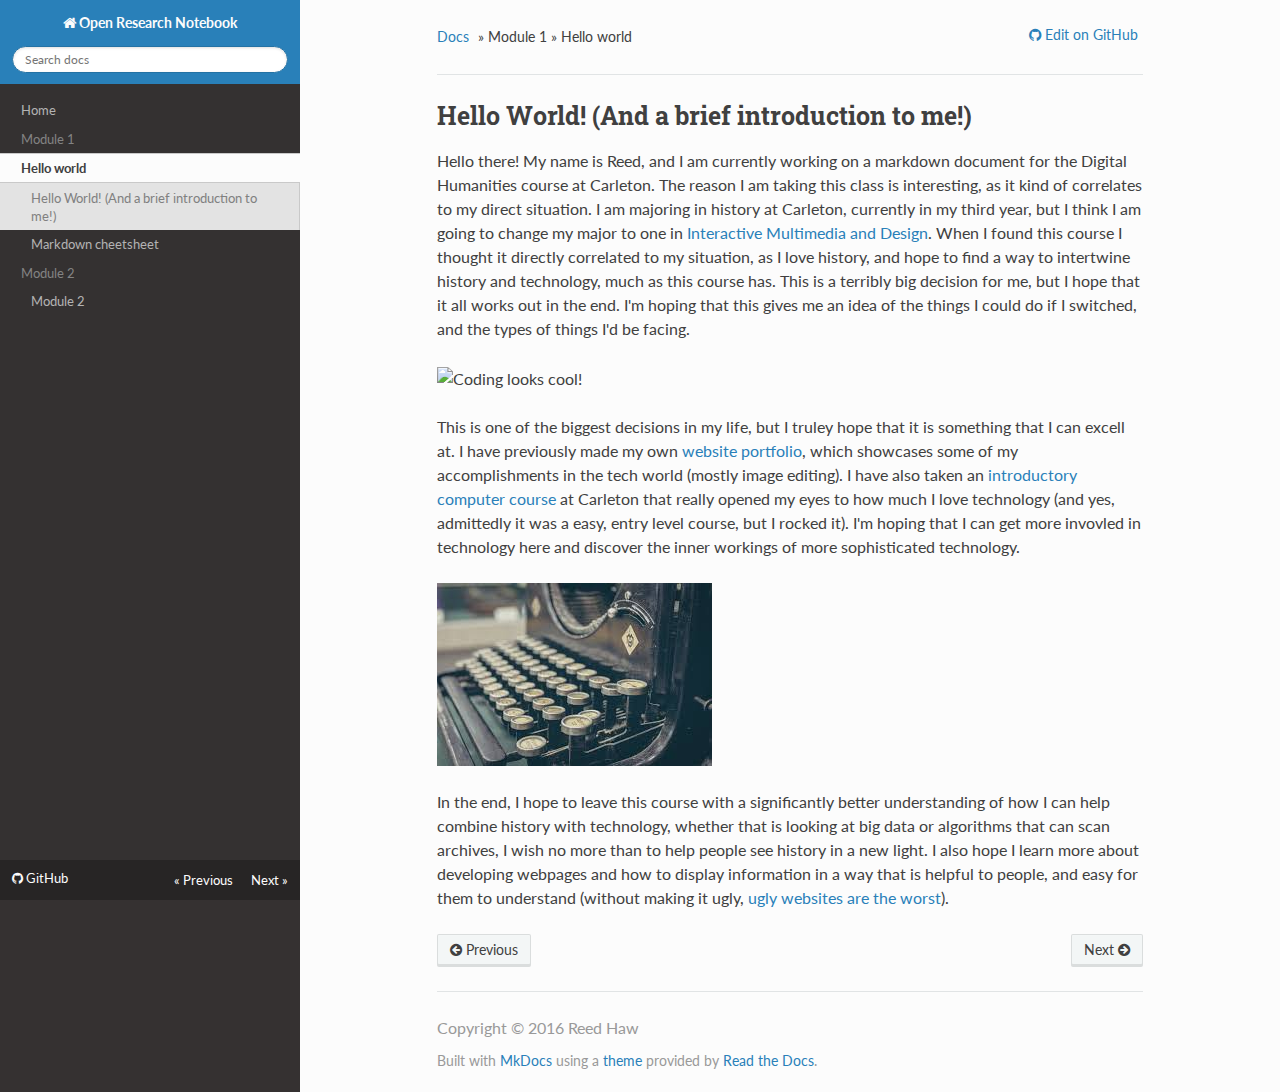
==== commit 0b1f4cc1: "Deployed 2cf7af4 with MkDocs version: 0.15.0" ====
--- a/hello_world/index.html
+++ b/hello_world/index.html
@@ -172,7 +172,7 @@
   <div role="contentinfo">
     <!-- Copyright etc -->
     
-      <p>Copyright (c) 2016 Reed Haw</p>
+      <p>Copyright © 2016 Reed Haw</p>
     
   </div>
 
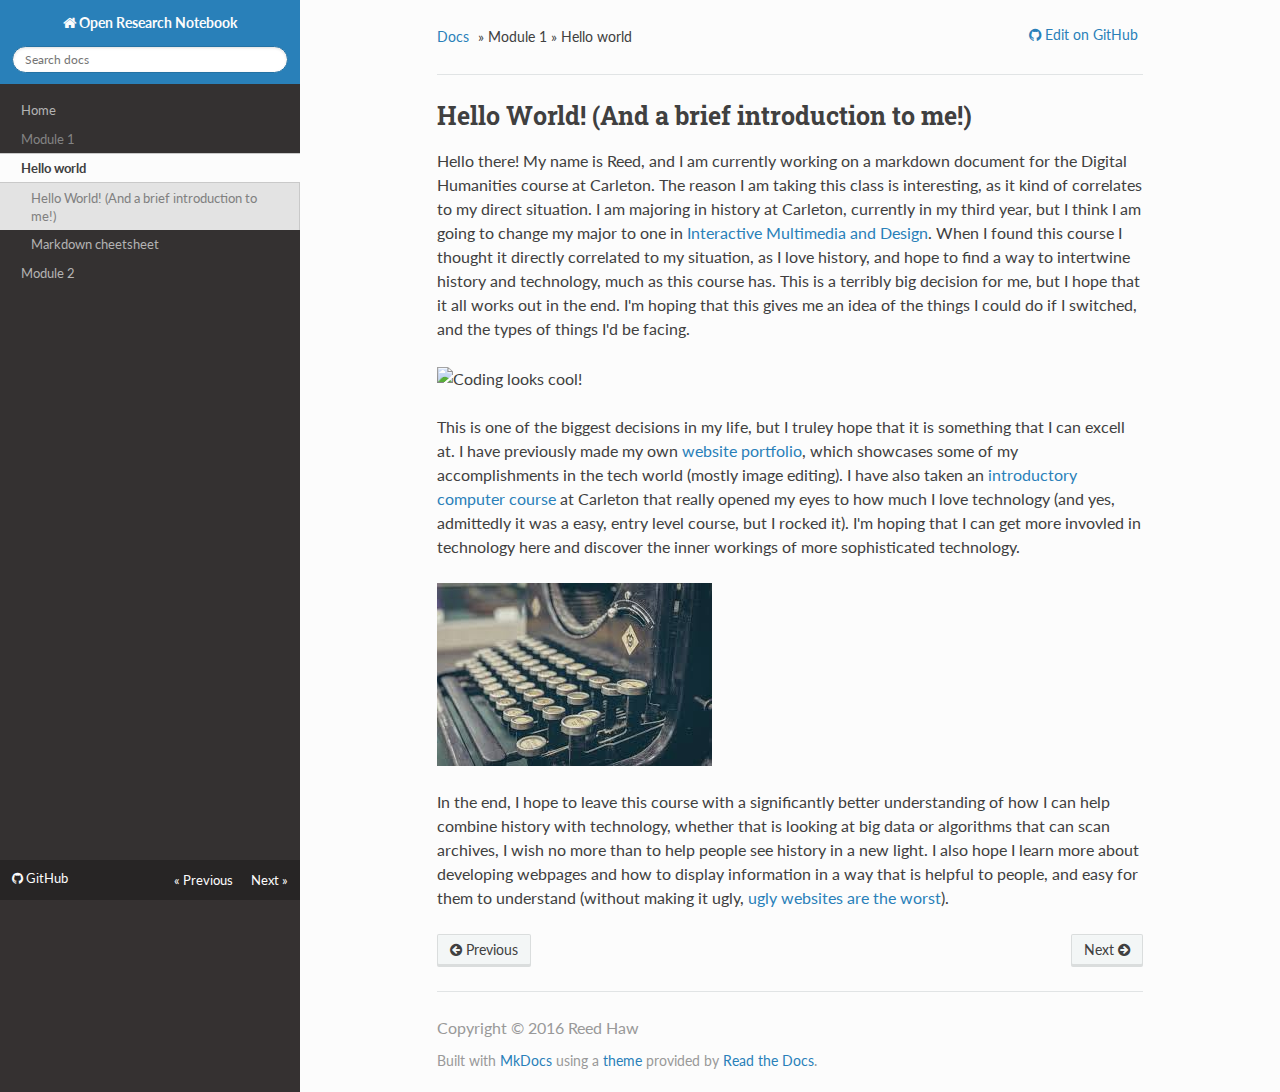
==== commit 612a779b: "Deployed 2cf7af4 with MkDocs version: 0.15.0" ====
--- a/hello_world/index.html
+++ b/hello_world/index.html
@@ -11,7 +11,7 @@
   <title>Hello world - Open Research Notebook</title>
   
 
-  <link rel="shortcut icon" href="../favicon.ico">
+  <link rel="shortcut icon" href="../favicon.png">
   
 
   
@@ -92,18 +92,10 @@
 <li>
           
             <li>
-    <ul class="subnav">
-    <li><span>Module 2</span></li>
-
-        
-            
     <li class="toctree-l1 ">
         <a class="" href="../Module_2/">Module 2</a>
         
     </li>
-
-        
-    </ul>
 <li>
           
         </ul>
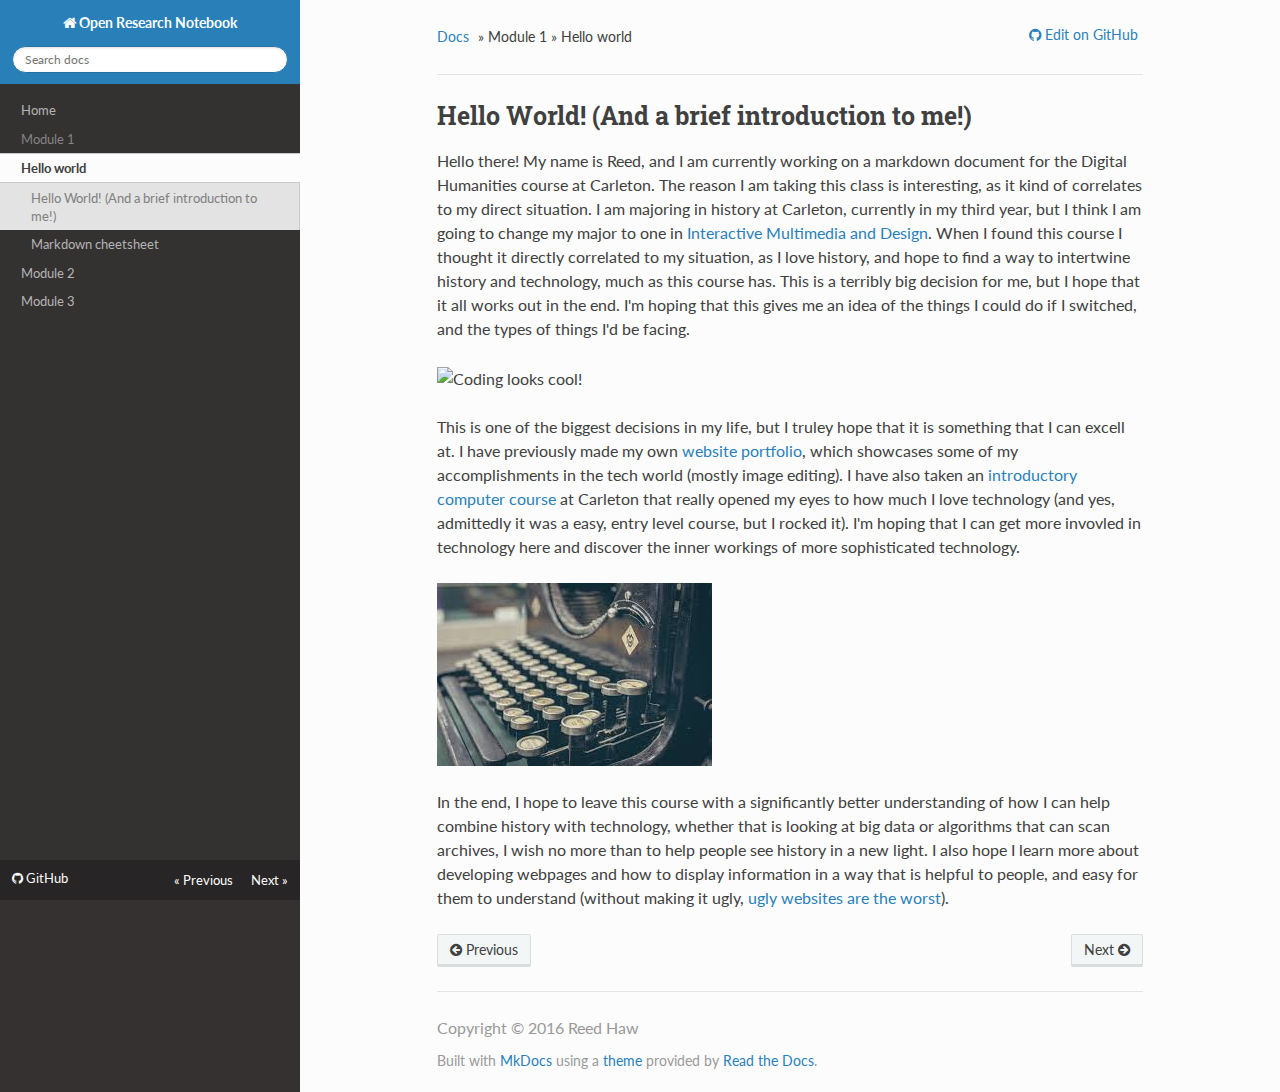
==== commit 17a0fa4a: "Deployed eb5d33d with MkDocs version: 0.15.0" ====
--- a/hello_world/index.html
+++ b/hello_world/index.html
@@ -94,6 +94,13 @@
             <li>
     <li class="toctree-l1 ">
         <a class="" href="../Module_2/">Module 2</a>
+        
+    </li>
+<li>
+          
+            <li>
+    <li class="toctree-l1 ">
+        <a class="" href="../Module_3/">Module 3</a>
         
     </li>
 <li>
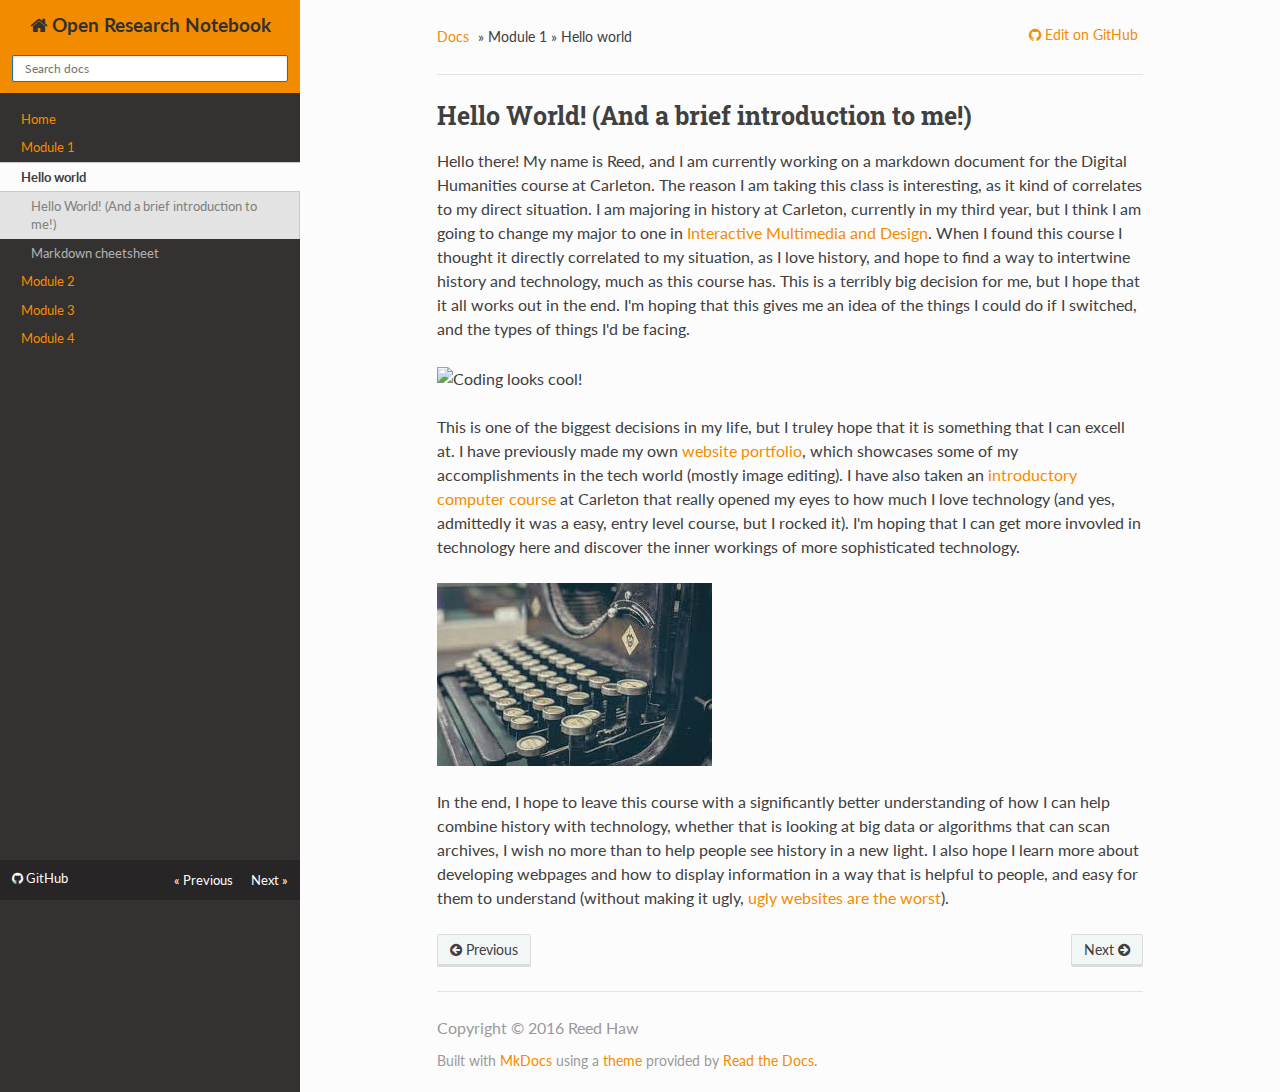
==== commit 7404fc51: "Deployed eb5d33d with MkDocs version: 0.15.0" ====
--- a/hello_world/index.html
+++ b/hello_world/index.html
@@ -20,6 +20,7 @@
   <link rel="stylesheet" href="../css/theme.css" type="text/css" />
   <link rel="stylesheet" href="../css/theme_extra.css" type="text/css" />
   <link rel="stylesheet" href="../css/highlight.css">
+  <link href="../theme_extra.css" rel="stylesheet">
 
   
   <script>
@@ -101,6 +102,13 @@
             <li>
     <li class="toctree-l1 ">
         <a class="" href="../Module_3/">Module 3</a>
+        
+    </li>
+<li>
+          
+            <li>
+    <li class="toctree-l1 ">
+        <a class="" href="../Module_4/">Module 4</a>
         
     </li>
 <li>
--- a/theme_extra.css
+++ b/theme_extra.css
@@ -0,0 +1,174 @@
+/*
+ * Tweak the overal size to better match RTD.
+ */
+body {
+    font-size: 90%;
+}
+
+h3, h4, h5, h6 {
+    color: #F38B00;
+    font-weight: 300
+}
+
+a:link {
+	color: #F38B00;
+}
+
+a:visited {
+	color: #834B00;
+}
+
+a:hover {
+	color: #BC6C00
+}
+
+.icon.icon-home {
+	color: #343131;
+	font-size: 1.3em;
+}
+
+.wy-side-nav-search input[type=text]{
+	border-radius: 2px;
+	border-color: BC6C00
+}
+
+/*
+ * Sphinx doesn't have support for section dividers like we do in
+ * MkDocs, this styles the section titles in the nav
+ *
+ * https://github.com/mkdocs/mkdocs/issues/175
+ */
+.wy-menu-vertical span {
+    line-height: 18px;
+    padding: 0.4045em 1.618em;
+    display: block;
+    position: relative;
+    font-size: 90%;
+    color: #F38B00;
+}
+
+.wy-menu-vertical a {
+	color: #F38B00;
+}
+.wy-menu-vertical .subnav a {
+    padding: 0.4045em 2.427em;
+}
+
+.wy-breadcrumbs li a {
+	color: #F38B00;
+}
+/*
+ * Long navigations run off the bottom of the screen as the nav
+ * area doesn't scroll.
+ *
+ * https://github.com/mkdocs/mkdocs/pull/202
+ */
+.wy-nav-side {
+    height: 100%;
+    overflow-y: auto;
+	color: #87b672;
+}
+
+/*
+ * readthedocs theme hides nav items when the window height is
+ * too small to contain them.
+ *
+ * https://github.com/mkdocs/mkdocs/issues/#348
+ */
+.wy-menu-vertical ul {
+  margin-bottom: 2em;
+}
+
+/*
+ * Fix wrapping in the code highlighting
+ *
+ * https://github.com/mkdocs/mkdocs/issues/233
+ */
+code {
+    white-space: pre;
+}
+
+/*
+ * Wrap inline code samples otherwise they shoot of the side and
+ * can't be read at all.
+ *
+ * https://github.com/mkdocs/mkdocs/issues/313
+ */
+p code {
+    word-wrap: break-word;
+}
+
+/*
+ * The CSS classes from highlight.js seem to clash with the
+ * ReadTheDocs theme causing some code to be incorrectly made
+ * bold and italic.
+ *
+ * https://github.com/mkdocs/mkdocs/issues/411
+ */
+code.cs, code.c {
+    font-weight: inherit;
+    font-style: inherit;
+}
+
+/*
+ * Fix some issues with the theme and non-highlighted code
+ * samples. Without and highlighting styles attached the
+ * formatting is broken.
+ *
+ * https://github.com/mkdocs/mkdocs/issues/319
+ */
+.no-highlight {
+  display: block;
+  padding: 0.5em;
+  color: #333;
+}
+
+
+/*
+ * Additions specific to the search functionality provided by MkDocs
+ */
+
+#mkdocs-search-results article h3
+{
+    margin-top: 23px;
+    border-top: 1px solid #E1E4E5;
+    padding-top: 24px;
+}
+
+#mkdocs-search-results article:first-child h3 {
+    border-top: none;
+}
+
+#mkdocs-search-query{
+    width: 100%;
+    border-radius: 50px;
+    padding: 6px 12px;
+    border-color: #D1D4D5;
+}
+
+.wy-menu-vertical li ul {
+    display: inherit;
+}
+
+.wy-menu-vertical li ul.subnav ul.subnav{
+    padding-left: 1em;
+}
+
+.wy-side-nav-search{
+	background-color: #F38B00;
+}
+
+.wy-nav-top{
+	background-color: #F38B00;
+}
+
+/*
+ * Improve inline code blocks within admonitions.
+ *
+ * https://github.com/mkdocs/mkdocs/issues/656
+ */
+ div.admonition code {
+  color: #404040;
+  border: 1px solid rgba(0, 0, 0, 0.2);
+  background: rgba(255, 255, 255, 0.7);
+}
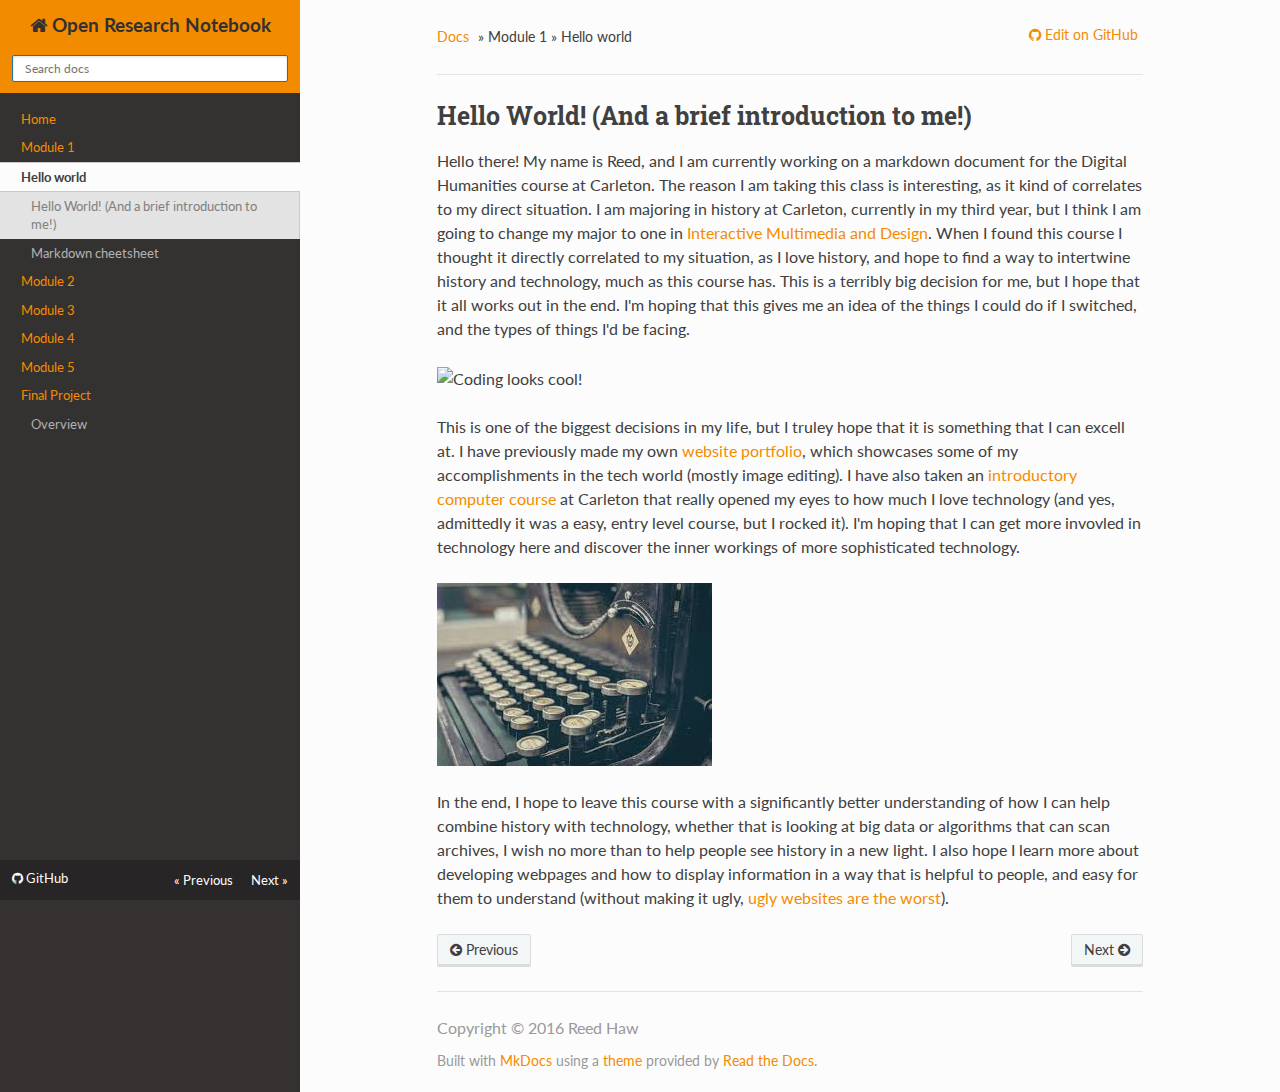
==== commit fbe524b4: "Deployed eb5d33d with MkDocs version: 0.15.0" ====
--- a/hello_world/index.html
+++ b/hello_world/index.html
@@ -111,6 +111,28 @@
         <a class="" href="../Module_4/">Module 4</a>
         
     </li>
+<li>
+          
+            <li>
+    <li class="toctree-l1 ">
+        <a class="" href="../Module_5/">Module 5</a>
+        
+    </li>
+<li>
+          
+            <li>
+    <ul class="subnav">
+    <li><span>Final Project</span></li>
+
+        
+            
+    <li class="toctree-l1 ">
+        <a class="" href="../Overview/">Overview</a>
+        
+    </li>
+
+        
+    </ul>
 <li>
           
         </ul>
